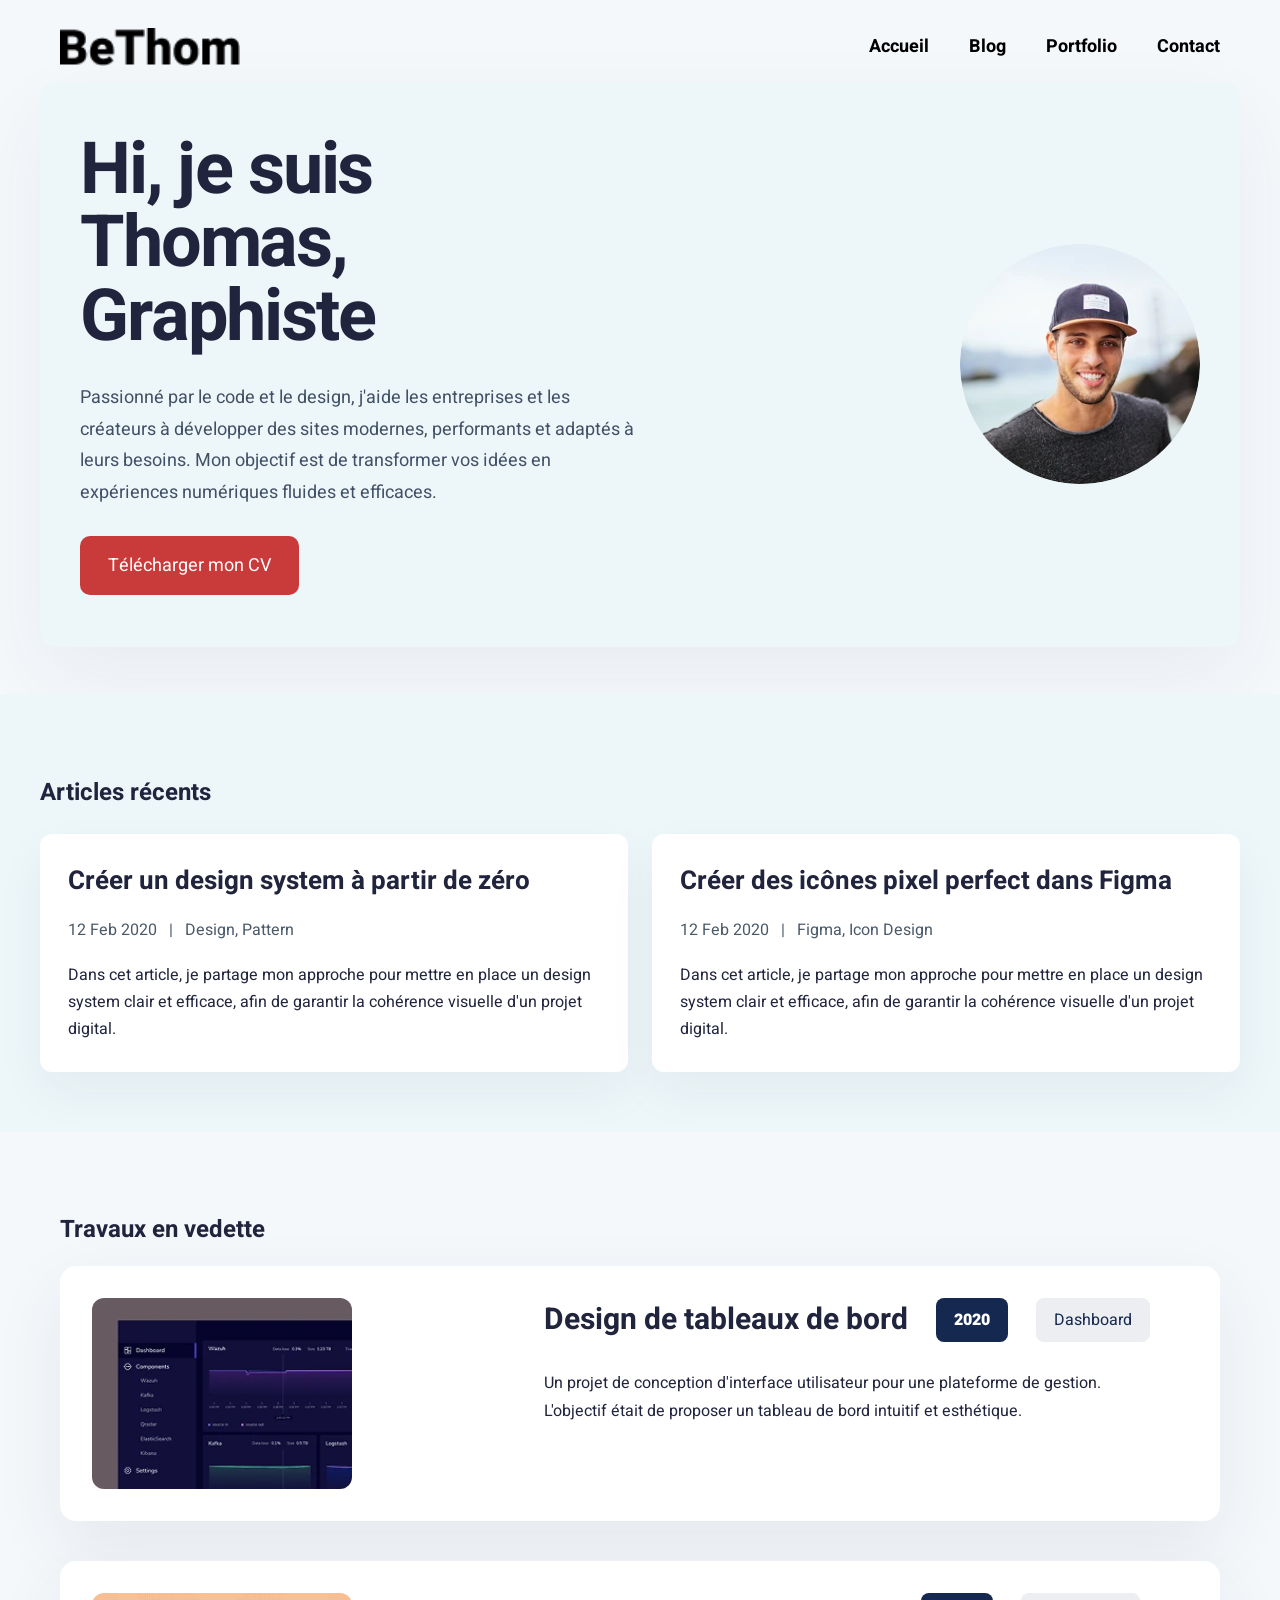
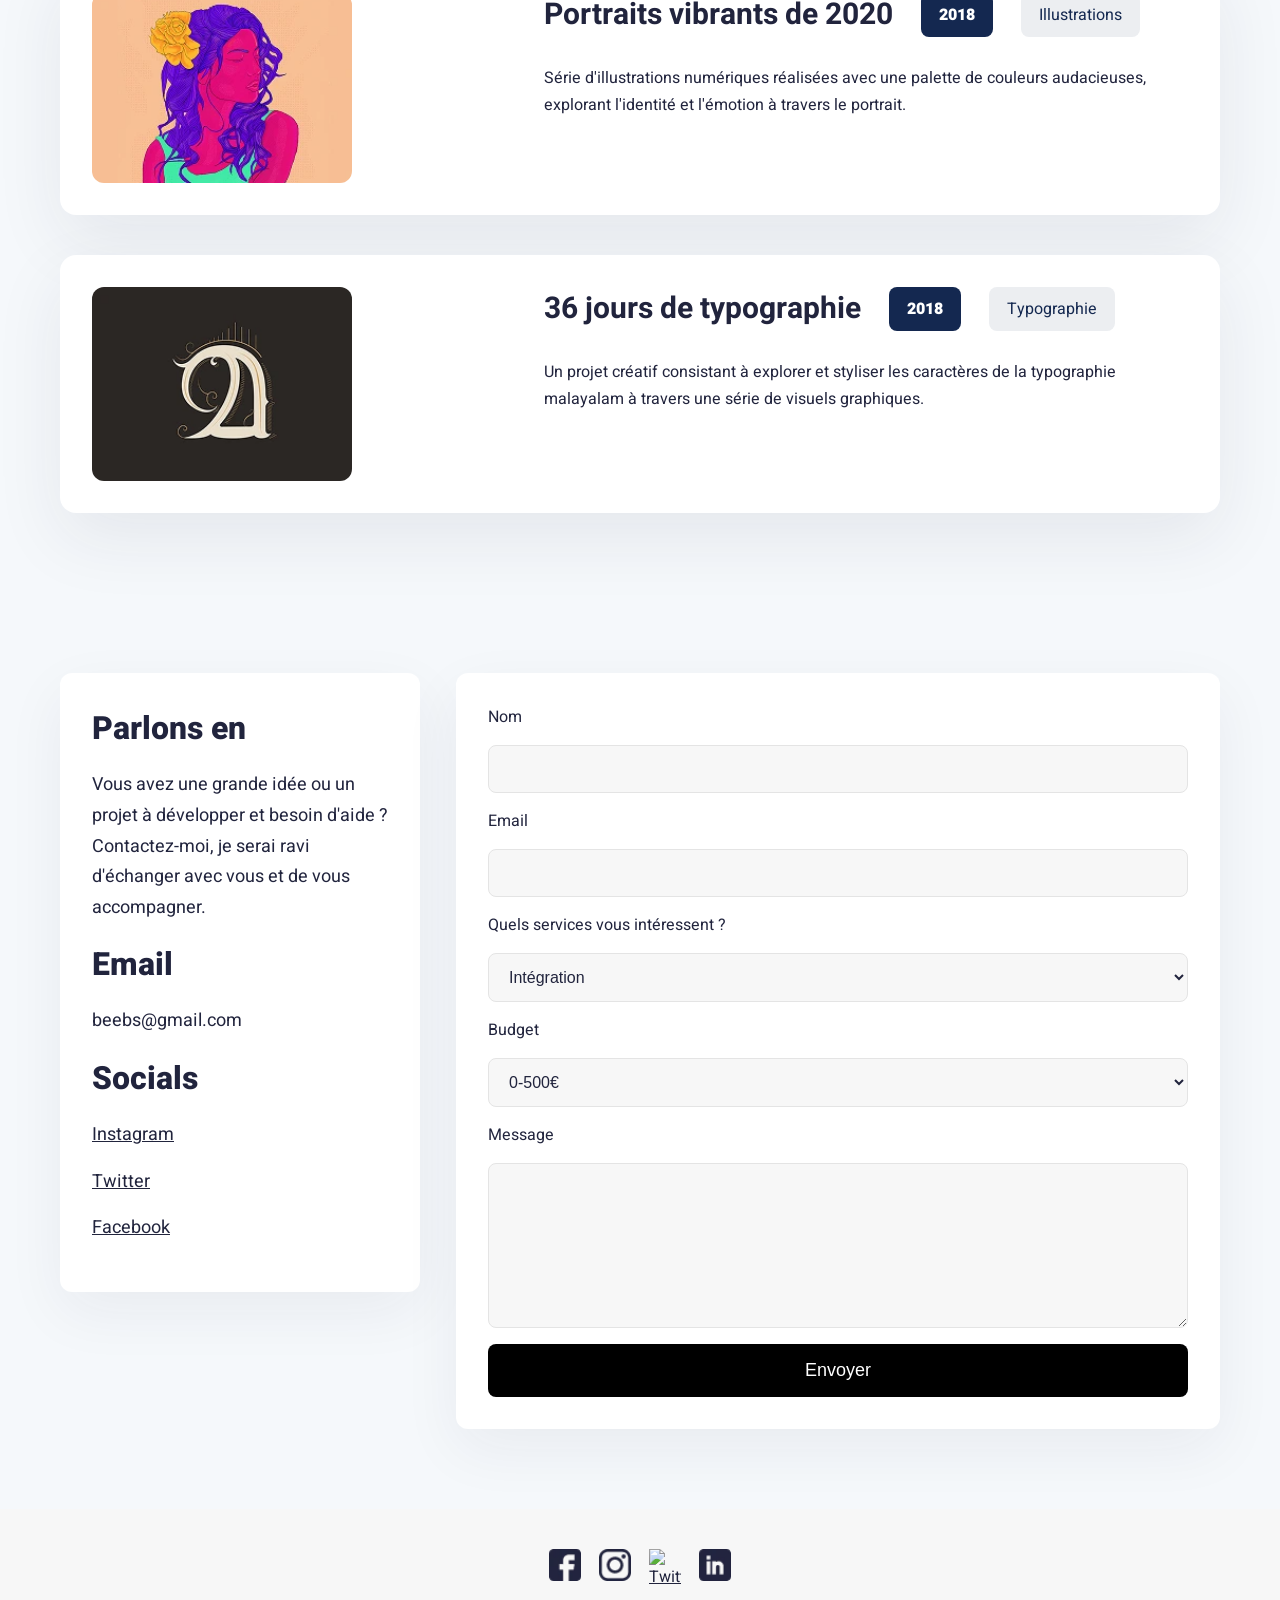
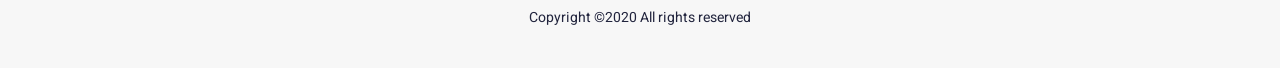
==== index.html @ a1e7279c "Fix stylesheet path and clean up HTML structure Updated the file structure and corrected stylesheet " ====
<!DOCTYPE html>
<html lang="fr">
<head>
    <meta charset="UTF-8"/>
    <meta name="viewport" content="width=device-width, initial-scale=1.0"/>
    <title>Portfolio de Thomas</title>
    <base href="./">
    <link rel="stylesheet" href="styles/style.min.css"/>
    <link rel="preconnect" href="https://fonts.googleapis.com">
    <link rel="preconnect" href="https://fonts.gstatic.com" crossorigin>
    <link rel="stylesheet" href="https://fonts.googleapis.com/css2?family=Heebo:wght@100..900&display=swap">
</head>
<body>

<nav>
    <picture class="brand-logo">
        <source srcset="image/logo.webp" type="image/webp" />
                <source srcset="image/logo.png" type="image/png" />
        <img src="image/logo.png" alt="Logo de Thomas"  onerror="if(this.dataset.webpFallback!=='true'){this.dataset.webpFallback='true';this.src=this.getAttribute('src');}">
    </picture>
    <div id="nav-links">
        <a class="nav-link" href="index.html">Accueil</a>
        <a class="nav-link" href="#blog">Blog</a>
        <a class="nav-link" href="#projets">Portfolio</a>
        <a class="nav-link" href="#contact">Contact</a>
        <button id="menu-button" aria-label="Ouvrir le menu" aria-expanded="false">
            <svg class="menu-icon" viewBox="0 0 37 27" aria-hidden="true" focusable="false">
                <rect x="0" y="3" width="37" height="3" rx="1.5"></rect>
                <rect x="0" y="12" width="37" height="3" rx="1.5"></rect>
                <rect x="0" y="21" width="37" height="3" rx="1.5"></rect>
            </svg>
        </button>
    </div>
</nav>

<header>
    <div id="header-content">
        <h1>Hi, je suis Thomas, <br /> Graphiste</h1>
        <p id="subtitle">Passionné par le code et le design, j'aide les entreprises et les créateurs à développer des sites modernes, performants et adaptés à leurs besoins. Mon objectif est de transformer vos idées en expériences numériques fluides et efficaces.</p>
        <a href="#" id="button-cv">Télécharger mon CV</a>
    </div>
    <div class="hero-image">
        <picture>
            <source srcset="image/photo.webp" type="image/webp" />
                <source srcset="image/photo.png" type="image/png" />
            <img src="image/photo.png" alt="Photo de Thomas"  onerror="if(this.dataset.webpFallback!=='true'){this.dataset.webpFallback='true';this.src=this.getAttribute('src');}">
        </picture>
    </div>
</header>

<section id="blog">
    <h2>Articles récents</h2>
    <div id="blog-content"></div>
    <div id="articles">
        <div class="article-blog">
            <h3 class="article-title">Créer un design system à partir de zéro</h3>
            <p class="date-category">
                <span>12 Feb 2020</span>
                <span>|</span>
                <span>Design, Pattern</span>
            </p>
            <p class="article-description">Dans cet article, je partage mon approche pour mettre en place un design system clair et efficace, afin de garantir la cohérence visuelle d'un projet digital.</p>
        </div>
        <div class="article-blog">
            <h3 class="article-title">Créer des icônes pixel perfect dans Figma</h3>
            <p class="date-category">
                <span>12 Feb 2020</span>
                <span>|</span>
                <span>Figma, Icon Design</span>
            </p>
            <p class="article-description">Dans cet article, je partage mon approche pour mettre en place un design system clair et efficace, afin de garantir la cohérence visuelle d'un projet digital.</p>
        </div>
    </div>
</section>

<main>
    <section id="projets">
        <h2>Travaux en vedette</h2>
        <div class="projet">
            <div>
                <picture>
                    <source srcset="image/projet1.webp" type="image/webp"/>
                <source srcset="image/projet1.png" type="image/png" />
                    <img src="image/projet1.png" alt="Design de tableaux de bord" class="projet-image" onerror="if(this.dataset.webpFallback!=='true'){this.dataset.webpFallback='true';this.src=this.getAttribute('src');}">
                </picture>
            </div>
            <div class="date-type">
                <h3 class="projet-title">Design de tableaux de bord</h3>
                <span class="projet-date">2020</span>
                <span class="projet-type">Dashboard</span>
                <p class="projet-description">Un projet de conception d'interface utilisateur pour une plateforme de gestion. L'objectif était de proposer un tableau de bord intuitif et esthétique.</p>
            </div>
        </div>
        <div class="projet">
            <div>
                <picture>
                    <source srcset="image/projet2.webp" type="image/webp"/>
                <source srcset="image/projet2.png" type="image/png" />
                    <img src="image/projet2.png" alt="Portraits vibrants de 2020" class="projet-image" onerror="if(this.dataset.webpFallback!=='true'){this.dataset.webpFallback='true';this.src=this.getAttribute('src');}">
                </picture>
            </div>
            <div class="date-type">
                <h3 class="projet-title">Portraits vibrants de 2020</h3>
                <span class="projet-date">2018</span>
                <span class="projet-type">Illustrations</span>
                <p class="projet-description">Série d'illustrations numériques réalisées avec une palette de couleurs audacieuses, explorant l'identité et l'émotion à travers le portrait.</p>
            </div>
        </div>
        <div class="projet">
            <div>
                <picture>
                    <source srcset="image/projet3.webp" type="image/webp"/>
                <source srcset="image/projet3.png" type="image/png" />
                    <img src="image/projet3.png" alt="36 jours de typographie" class="projet-image" onerror="if(this.dataset.webpFallback!=='true'){this.dataset.webpFallback='true';this.src=this.getAttribute('src');}">
                </picture>
            </div>
            <div class="date-type">
                <h3 class="projet-title">36 jours de typographie</h3>
                <span class="projet-date">2018</span>
                <span class="projet-type">Typographie</span>
                <p class="projet-description">Un projet créatif consistant à explorer et styliser les caractères de la typographie malayalam à travers une série de visuels graphiques.</p>
            </div>
        </div>
    </section>

    <section id="contact">
        <div class="contact-formulaire">
            <div id="coordonnees">
                <h3 class="contact-title">Parlons en</h3>
                <p id="contact-intro">Vous avez une grande idée ou un projet à développer et besoin d'aide ? Contactez-moi, je serai ravi d'échanger avec vous et de vous accompagner.</p>
                <h3 class="contact-title">Email</h3>
                <p id="contact-email">beebs@gmail.com</p>
                <h3 class="contact-title">Socials</h3>
                <p><a class="social-links" href="https://www.instagram.com" target="_blank" rel="noreferrer">Instagram</a></p>
                <p><a class="social-links" href="https://www.x.com" target="_blank" rel="noreferrer">Twitter</a></p>
                <p><a class="social-links" href="https://www.facebook.com" target="_blank" rel="noreferrer">Facebook</a></p>
            </div>
            <form>
                <label for="name">Nom</label>
                <input type="text" name="nom" id="name" />
                <label for="email">Email</label>
                <input type="email" name="email" id="email" />
                <label for="service">Quels services vous intéressent ?</label>
                <select name="service" id="service">
                    <option value="Intégration">Intégration</option>
                    <option value="Maquette">Maquette</option>
                    <option value="Typographie">Typographie</option>
                </select>
                <label for="budget">Budget</label>
                <select name="budget" id="budget">
                    <option value="0-500€">0-500€</option>
                    <option value="500-2000 €">500-2000 €</option>
                    <option value="2000€ et +">2000€ et +</option>
                </select>
                <label for="message">Message</label>
                <textarea name="message" id="message"></textarea>
                <button type="submit">Envoyer</button>
            </form>
        </div>
    </section>
</main>

<footer class="site-footer">
    <div class="footer">
        <div id="icons-socials">
            <a href="#" target="_blank" rel="noreferrer">
                <picture>
                    <source srcset="image/fb.webp" type="image/webp" />
                <source srcset="image/fb.png" type="image/png" />
                    <img src="image/fb.png" alt="Facebook"  onerror="if(this.dataset.webpFallback!=='true'){this.dataset.webpFallback='true';this.src=this.getAttribute('src');}">
                </picture>
            </a>
            <a href="#" target="_blank" rel="noreferrer">
                <picture>
                    <source srcset="image/instagram.webp" type="image/webp" />
                <source srcset="image/instagram.png" type="image/png" />
                    <img src="image/instagram.png" alt="Instagram"  onerror="if(this.dataset.webpFallback!=='true'){this.dataset.webpFallback='true';this.src=this.getAttribute('src');}">
                </picture>
            </a>
            <a href="#" target="_blank" rel="noreferrer">
                  <picture>
  <source srcset="image/twitter.webp" type="image/webp" />
                <source srcset="image/twitter.png" type="image/png" />
                <img src="image/twitter.png" alt="Twitter"  onerror="if(this.dataset.webpFallback!=='true'){this.dataset.webpFallback='true';this.src=this.getAttribute('src');}">
                </picture>
            </a>
            <a href="#" target="_blank" rel="noreferrer">
                <picture>
                    <source srcset="image/linkedin.webp" type="image/webp" />
                <source srcset="image/linkedin.png" type="image/png" />
                    <img src="image/linkedin.png" alt="LinkedIn"  onerror="if(this.dataset.webpFallback!=='true'){this.dataset.webpFallback='true';this.src=this.getAttribute('src');}">
                </picture>
            </a>
        </div>
        <p id="copyright">Copyright ©2020 All rights reserved</p>
    </div>
</footer>
<script>
    document.addEventListener('DOMContentLoaded', function () {
        document.querySelectorAll('picture > img').forEach(function (img) {
            img.addEventListener('error', function () {
                var fallback = img.getAttribute('src');
                if (fallback && !img.src.endsWith(fallback)) {
                    img.src = fallback;
                }
            });
        });

        // Toggle du menu mobile (bouton hamburger)
        var menuButton = document.getElementById('menu-button');
        var navLinks = document.getElementById('nav-links');
        if (menuButton && navLinks) {
            menuButton.addEventListener('click', function () {
                var isOpen = navLinks.classList.toggle('open');
                menuButton.setAttribute('aria-expanded', isOpen ? 'true' : 'false');
            });
        }
    });
</script>
</body>
</html>
---- styles/style.min.css ----
*{box-sizing:border-box}body{margin:0;font-family:"Heebo",sans-serif;color:#21243D;background-color:#F5F8FB}img{display:block;max-width:100%}a{color:inherit}button{border:none;background:none;padding:0;cursor:pointer}#menu-button img{display:block;width:24px;height:auto}html{scroll-behavior:smooth}nav{width:100%;max-width:1200px;margin:0 auto;padding:28px 20px 16px;display:flex;justify-content:space-between;align-items:center}.brand-logo{display:inline-flex;align-items:center;width:180px}.brand-logo img{width:100%;height:auto}#nav-links{display:flex;justify-content:flex-end;align-items:center;gap:40px;flex-wrap:wrap}.nav-link{color:#000000;text-decoration:none;font-weight:700;font-size:18px}#menu-button{display:none;background:transparent;align-items:center;justify-content:center}header{width:100%;max-width:1200px;margin:0 auto 48px;padding:52px 40px;display:flex;align-items:center;justify-content:space-between;gap:40px;background-color:#EDF7FA;border-radius:16px;box-shadow:0 30px 80px rgba(33,36,61,0.06);min-height:540px}#header-content{max-width:560px;display:flex;flex-direction:column;gap:28px;align-items:flex-start;text-align:left}.header-logo{display:inline-block;width:180px;height:auto}#header-content h1{margin-top:0}h1{font-weight:700;font-size:clamp(44px,6vw,72px);line-height:1.02;margin:0;letter-spacing:-0.03em}#subtitle{margin:0;font-size:18px;line-height:1.75;max-width:600px;color:#425066}#button-cv{display:inline-flex;align-items:center;justify-content:center;background-color:#C93B3B;color:#FFFFFF;text-decoration:none;font-size:18px;padding:16px 28px;border-radius:10px;transition:transform 180ms ease,box-shadow 180ms ease}#button-cv:hover{transform:translateY(-1px);box-shadow:0 16px 30px rgba(255,100,100,0.18)}.hero-image{flex:0 0 auto;width:auto;max-width:240px}.hero-image img{border-radius:50%;width:100%;max-width:240px;height:auto}#blog{background-color:#EDF7FA;padding:60px 20px}#blog h2{width:100%;max-width:1200px;margin-left:auto;margin-right:auto}#blog-content,#articles,#projets,#contact{width:100%;max-width:1200px;margin:0 auto}#articles{display:grid;grid-template-columns:repeat(2,minmax(260px,1fr));gap:24px;margin-top:24px}.article-blog{background:#FFFFFF;border-radius:12px;padding:28px;width:100%;min-width:0;box-shadow:0 20px 50px rgba(33,36,61,0.05)}.article-title{font-size:26px;margin:0 0 18px 0}.date-category{display:flex;flex-wrap:wrap;gap:12px;color:#4A5A69;margin:0 0 20px 0;font-size:16px}.article-description{font-size:16px;line-height:1.7;margin:0}#projets{padding:60px 20px}.projet{display:grid;grid-template-columns:minmax(260px,420px) 1fr;gap:32px;align-items:start;margin-bottom:40px;background-color:#FFFFFF;padding:32px;border-radius:16px;box-shadow:0 25px 70px rgba(33,36,61,0.08)}.projet > div:first-child{width:auto;max-width:260px}.projet-image{width:100%;max-width:260px;border-radius:12px}.date-type{display:flex;align-items:center;gap:28px;flex-wrap:wrap;margin-bottom:16px}.projet-title{font-weight:700;font-size:30px;margin:0}.projet-date{background-color:#142850;color:#FFFFFF;border-radius:8px;padding:10px 18px;font-weight:900;font-size:16px}.projet-type{color:#142850;font-size:16px;background-color:rgba(20,40,80,0.08);border-radius:8px;padding:10px 18px}.projet-description{font-size:16px;line-height:1.7;margin:0;max-width:620px}#contact{padding:60px 20px 80px}.contact-formulaire{display:grid;grid-template-columns:minmax(260px,360px) 1fr;gap:36px;align-items:start}#coordonnees{flex:none;min-width:0;padding:32px;border-radius:12px;background-color:#FFFFFF;box-shadow:0 20px 60px rgba(33,36,61,0.06)}.contact-title{font-weight:800;font-size:32px;margin:0 0 18px 0}#contact-intro,#contact-email,.social-links{font-size:18px;line-height:1.7;margin:0 0 18px 0}#icons-socials{display:flex;gap:18px;flex-wrap:wrap}#icons-socials img{width:32px;height:auto}form{display:flex;flex-direction:column;gap:16px;min-width:0;padding:32px;border-radius:12px;background-color:#FFFFFF;box-shadow:0 20px 60px rgba(33,36,61,0.06)}form label{font-size:16px}form input,form select,form textarea{width:100%;background-color:#F7F7F7;border:1px solid #E4E4E4;border-radius:8px;padding:14px 16px;font-size:16px;color:#21243D}form textarea{min-height:165px;resize:vertical}form button{width:100%;background-color:#000000;color:#FFFFFF;border-radius:8px;padding:16px;font-size:18px}.site-footer{width:100%;padding:40px 20px;background:#F7F7F7}.footer{width:100%;max-width:1200px;margin:0 auto;display:flex;flex-direction:column;align-items:center;gap:18px;text-align:center}#copyright{margin:0;color:#21243D;font-size:14px}@media (max-width:700px){nav{justify-content:space-between;padding:24px 20px 12px}#nav-links{justify-content:flex-end;gap:0}.nav-link{display:none}#menu-button{display:inline-flex;align-items:center;justify-content:center;width:44px;height:44px;padding:10px;flex-shrink:0}#nav-links.open{position:absolute;top:78px;left:20px;right:20px;flex-direction:column;align-items:center;gap:18px;background-color:#F5F8FB;border-radius:10px;padding:20px;box-shadow:0 20px 50px rgba(33,36,61,0.12);z-index:20}#nav-links.open .nav-link{display:block}.projet,.contact-formulaire,#articles{display:flex;flex-direction:column;align-items:stretch;gap:20px}header{display:flex;flex-direction:column-reverse;align-items:center;padding:24px 20px 48px;gap:24px;min-height:0}#header-content{align-items:center;text-align:center;max-width:100%}.hero-image{max-width:140px;margin:0 auto}.header-logo{margin:0 auto}#button-cv{width:100%;text-align:center}.article-blog{width:100%}.projet > div:first-child{width:100%;max-width:100%}.projet-image{max-width:100%}.date-type{flex-direction:column;align-items:flex-start;gap:12px}#contact{padding:40px 20px 60px}#coordonnees,form{width:100%}}
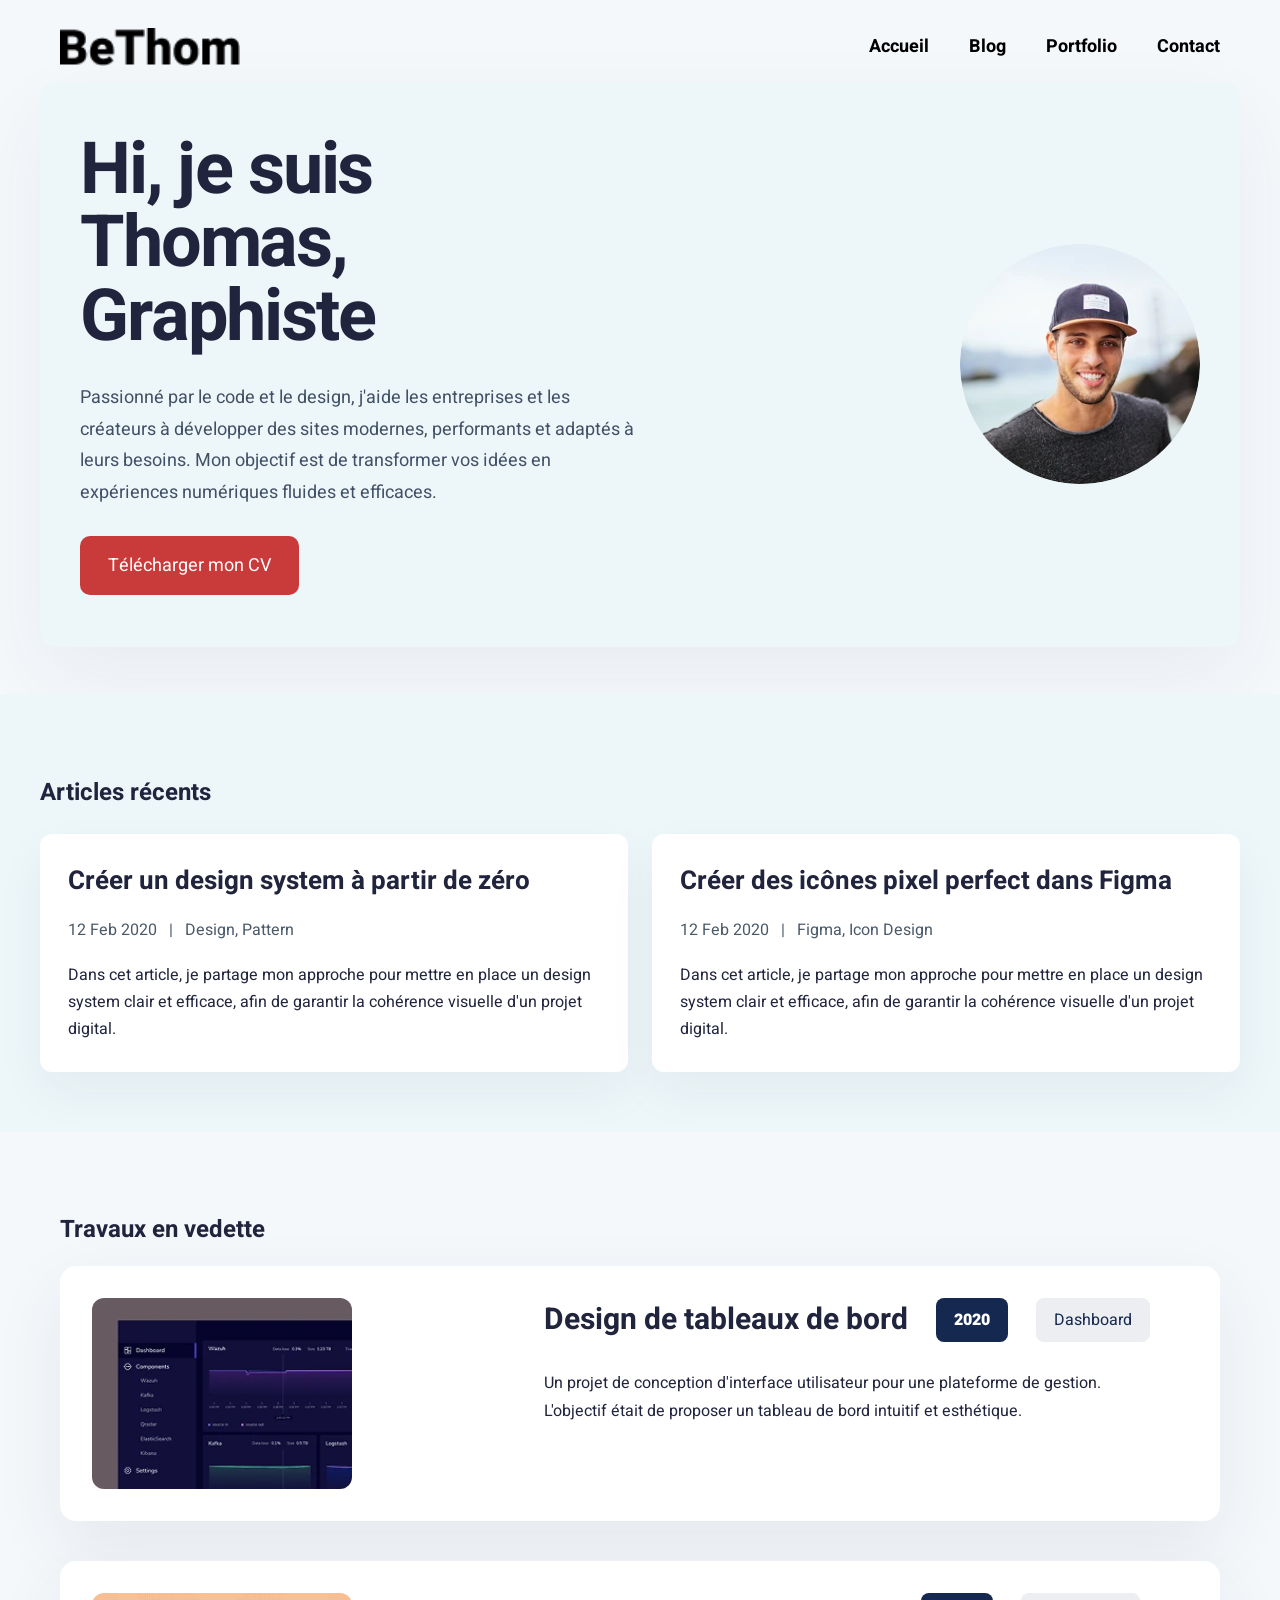
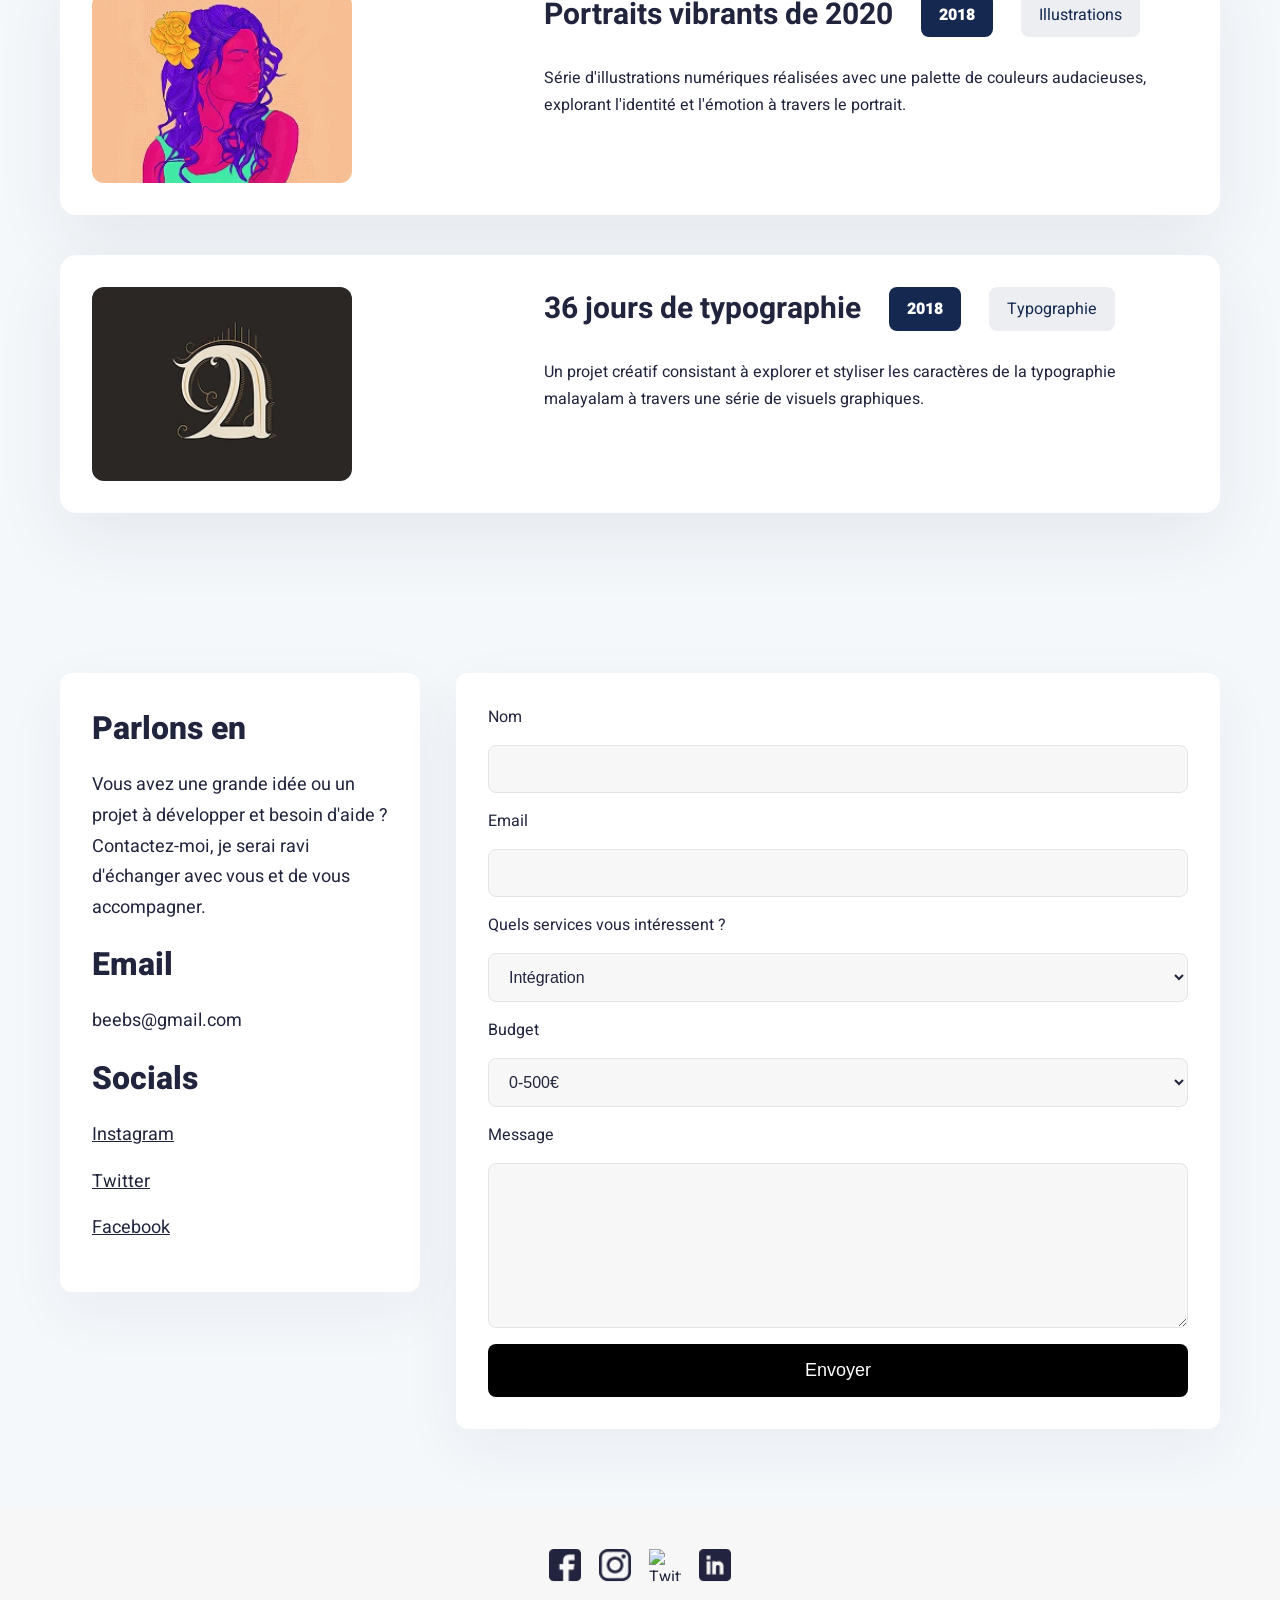
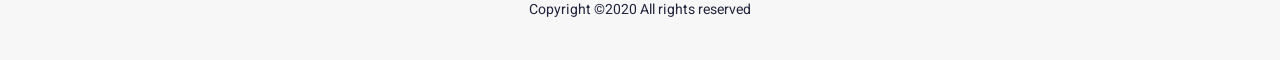
==== commit 33978800: "Update index.html" ====
--- a/index.html
+++ b/index.html
@@ -5,7 +5,7 @@
     <meta name="viewport" content="width=device-width, initial-scale=1.0"/>
     <title>Portfolio de Thomas</title>
     <base href="./">
-    <link rel="stylesheet" href="styles/style.min.css"/>
+    <link rel="stylesheet" href="style.min.css"/>
     <link rel="preconnect" href="https://fonts.googleapis.com">
     <link rel="preconnect" href="https://fonts.gstatic.com" crossorigin>
     <link rel="stylesheet" href="https://fonts.googleapis.com/css2?family=Heebo:wght@100..900&display=swap">
--- a/style.min.css
+++ b/style.min.css
@@ -0,0 +1 @@
+*{box-sizing:border-box}body{margin:0;font-family:"Heebo",sans-serif;color:#21243D;background-color:#F5F8FB}img{display:block;max-width:100%}a{color:inherit}button{border:none;background:none;padding:0;cursor:pointer}#menu-button img{display:block;width:24px;height:auto}html{scroll-behavior:smooth}nav{width:100%;max-width:1200px;margin:0 auto;padding:28px 20px 16px;display:flex;justify-content:space-between;align-items:center}.brand-logo{display:inline-flex;align-items:center;width:180px}.brand-logo img{width:100%;height:auto}#nav-links{display:flex;justify-content:flex-end;align-items:center;gap:40px;flex-wrap:wrap}.nav-link{color:#000000;text-decoration:none;font-weight:700;font-size:18px}#menu-button{display:none;background:transparent;align-items:center;justify-content:center}header{width:100%;max-width:1200px;margin:0 auto 48px;padding:52px 40px;display:flex;align-items:center;justify-content:space-between;gap:40px;background-color:#EDF7FA;border-radius:16px;box-shadow:0 30px 80px rgba(33,36,61,0.06);min-height:540px}#header-content{max-width:560px;display:flex;flex-direction:column;gap:28px;align-items:flex-start;text-align:left}.header-logo{display:inline-block;width:180px;height:auto}#header-content h1{margin-top:0}h1{font-weight:700;font-size:clamp(44px,6vw,72px);line-height:1.02;margin:0;letter-spacing:-0.03em}#subtitle{margin:0;font-size:18px;line-height:1.75;max-width:600px;color:#425066}#button-cv{display:inline-flex;align-items:center;justify-content:center;background-color:#C93B3B;color:#FFFFFF;text-decoration:none;font-size:18px;padding:16px 28px;border-radius:10px;transition:transform 180ms ease,box-shadow 180ms ease}#button-cv:hover{transform:translateY(-1px);box-shadow:0 16px 30px rgba(255,100,100,0.18)}.hero-image{flex:0 0 auto;width:auto;max-width:240px}.hero-image img{border-radius:50%;width:100%;max-width:240px;height:auto}#blog{background-color:#EDF7FA;padding:60px 20px}#blog h2{width:100%;max-width:1200px;margin-left:auto;margin-right:auto}#blog-content,#articles,#projets,#contact{width:100%;max-width:1200px;margin:0 auto}#articles{display:grid;grid-template-columns:repeat(2,minmax(260px,1fr));gap:24px;margin-top:24px}.article-blog{background:#FFFFFF;border-radius:12px;padding:28px;width:100%;min-width:0;box-shadow:0 20px 50px rgba(33,36,61,0.05)}.article-title{font-size:26px;margin:0 0 18px 0}.date-category{display:flex;flex-wrap:wrap;gap:12px;color:#4A5A69;margin:0 0 20px 0;font-size:16px}.article-description{font-size:16px;line-height:1.7;margin:0}#projets{padding:60px 20px}.projet{display:grid;grid-template-columns:minmax(260px,420px) 1fr;gap:32px;align-items:start;margin-bottom:40px;background-color:#FFFFFF;padding:32px;border-radius:16px;box-shadow:0 25px 70px rgba(33,36,61,0.08)}.projet > div:first-child{width:auto;max-width:260px}.projet-image{width:100%;max-width:260px;border-radius:12px}.date-type{display:flex;align-items:center;gap:28px;flex-wrap:wrap;margin-bottom:16px}.projet-title{font-weight:700;font-size:30px;margin:0}.projet-date{background-color:#142850;color:#FFFFFF;border-radius:8px;padding:10px 18px;font-weight:900;font-size:16px}.projet-type{color:#142850;font-size:16px;background-color:rgba(20,40,80,0.08);border-radius:8px;padding:10px 18px}.projet-description{font-size:16px;line-height:1.7;margin:0;max-width:620px}#contact{padding:60px 20px 80px}.contact-formulaire{display:grid;grid-template-columns:minmax(260px,360px) 1fr;gap:36px;align-items:start}#coordonnees{flex:none;min-width:0;padding:32px;border-radius:12px;background-color:#FFFFFF;box-shadow:0 20px 60px rgba(33,36,61,0.06)}.contact-title{font-weight:800;font-size:32px;margin:0 0 18px 0}#contact-intro,#contact-email,.social-links{font-size:18px;line-height:1.7;margin:0 0 18px 0}#icons-socials{display:flex;gap:18px;flex-wrap:wrap}#icons-socials img{width:32px;height:32px;object-fit:contain;image-rendering:-webkit-optimize-contrast;image-rendering:crisp-edges;backface-visibility:hidden;transform:translateZ(0)}form{display:flex;flex-direction:column;gap:16px;min-width:0;padding:32px;border-radius:12px;background-color:#FFFFFF;box-shadow:0 20px 60px rgba(33,36,61,0.06)}form label{font-size:16px}form input,form select,form textarea{width:100%;background-color:#F7F7F7;border:1px solid #E4E4E4;border-radius:8px;padding:14px 16px;font-size:16px;color:#21243D}form textarea{min-height:165px;resize:vertical}form button{width:100%;background-color:#000000;color:#FFFFFF;border-radius:8px;padding:16px;font-size:18px}.site-footer{width:100%;padding:40px 20px;background:#F7F7F7}.footer{width:100%;max-width:1200px;margin:0 auto;display:flex;flex-direction:column;align-items:center;gap:18px;text-align:center}#copyright{margin:0;color:#21243D;font-size:14px}@media (max-width:700px){nav{justify-content:space-between;padding:24px 20px 12px}#nav-links{justify-content:flex-end;gap:0}.nav-link{display:none}#menu-button{display:inline-flex;align-items:center;justify-content:center;width:44px;height:44px;padding:10px;flex-shrink:0}#nav-links.open{position:absolute;top:78px;left:20px;right:20px;flex-direction:column;align-items:center;gap:18px;background-color:#F5F8FB;border-radius:10px;padding:20px;box-shadow:0 20px 50px rgba(33,36,61,0.12);z-index:20}#nav-links.open .nav-link{display:block}.projet,.contact-formulaire,#articles{display:flex;flex-direction:column;align-items:stretch;gap:20px}header{display:flex;flex-direction:column-reverse;align-items:center;padding:24px 20px 48px;gap:24px;min-height:0}#header-content{align-items:center;text-align:center;max-width:100%}.hero-image{max-width:140px;margin:0 auto}.header-logo{margin:0 auto}#button-cv{width:100%;text-align:center}.article-blog{width:100%}.projet > div:first-child{width:100%;max-width:100%}.projet-image{max-width:100%}.date-type{flex-direction:column;align-items:flex-start;gap:12px}#contact{padding:40px 20px 60px}#coordonnees,form{width:100%}}
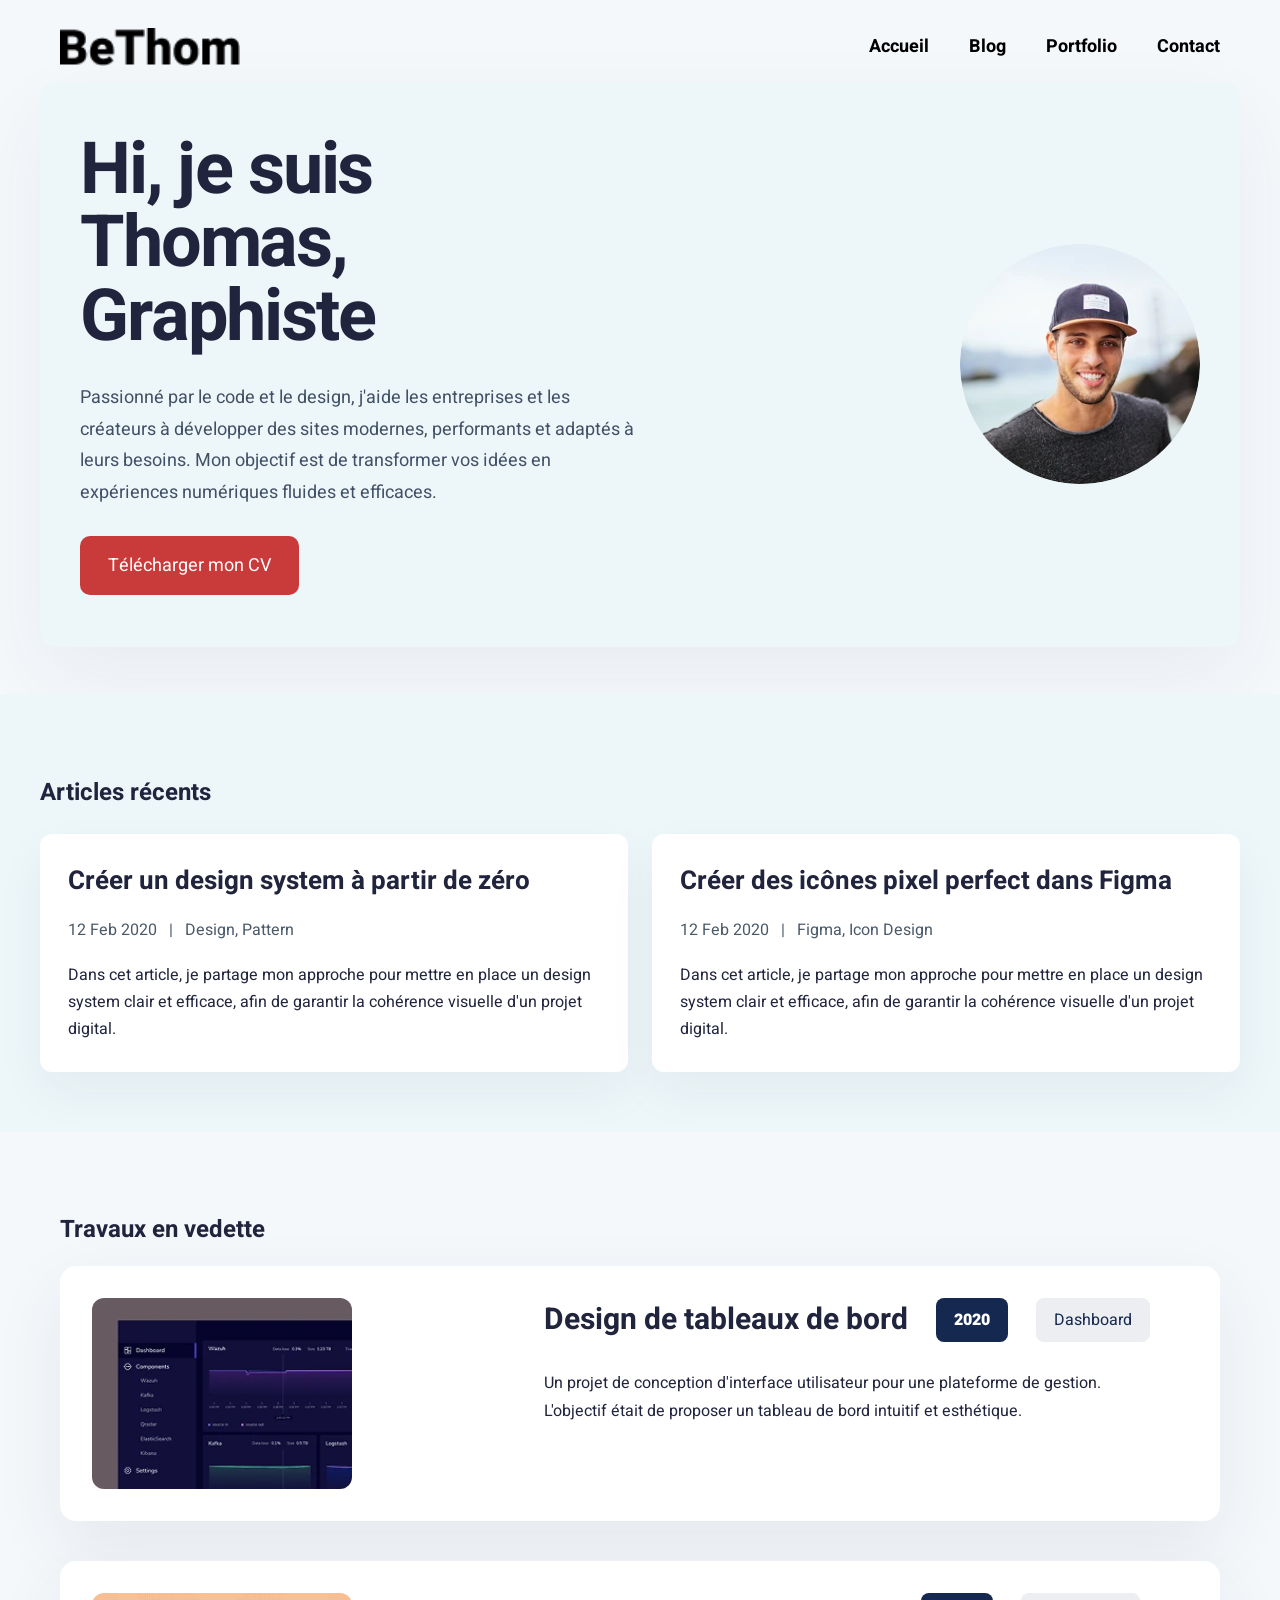
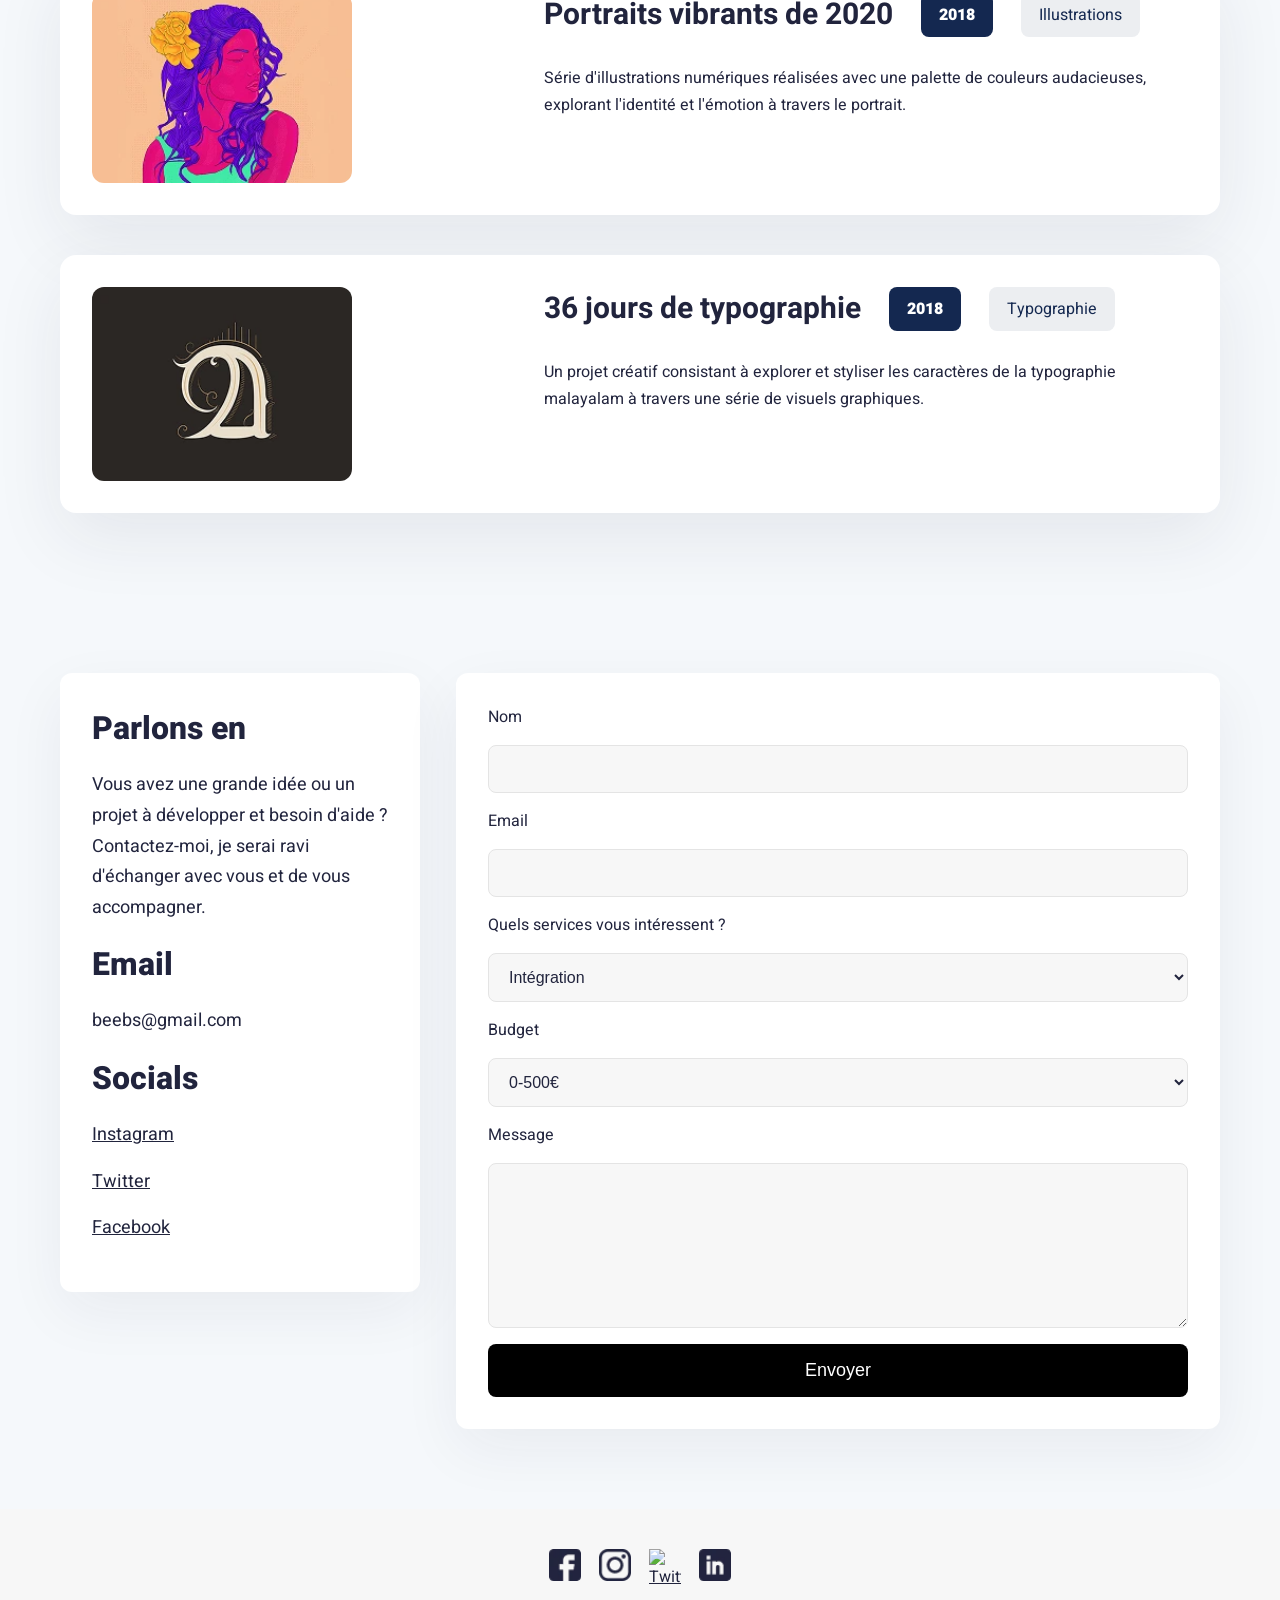
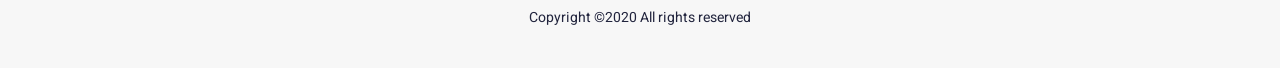
==== commit 508a8778: "Update index.html" ====
--- a/index.html
+++ b/index.html
@@ -5,7 +5,7 @@
     <meta name="viewport" content="width=device-width, initial-scale=1.0"/>
     <title>Portfolio de Thomas</title>
     <base href="./">
-    <link rel="stylesheet" href="style.min.css"/>
+    <link rel="stylesheet" href="styles/style.min.css"/>
     <link rel="preconnect" href="https://fonts.googleapis.com">
     <link rel="preconnect" href="https://fonts.gstatic.com" crossorigin>
     <link rel="stylesheet" href="https://fonts.googleapis.com/css2?family=Heebo:wght@100..900&display=swap">
--- a/styles/style.min.css
+++ b/styles/style.min.css
@@ -0,0 +1 @@
+*{box-sizing:border-box}body{margin:0;font-family:"Heebo",sans-serif;color:#21243D;background-color:#F5F8FB}img{display:block;max-width:100%}a{color:inherit}button{border:none;background:none;padding:0;cursor:pointer}#menu-button img{display:block;width:24px;height:auto}html{scroll-behavior:smooth}nav{width:100%;max-width:1200px;margin:0 auto;padding:28px 20px 16px;display:flex;justify-content:space-between;align-items:center}.brand-logo{display:inline-flex;align-items:center;width:180px}.brand-logo img{width:100%;height:auto}#nav-links{display:flex;justify-content:flex-end;align-items:center;gap:40px;flex-wrap:wrap}.nav-link{color:#000000;text-decoration:none;font-weight:700;font-size:18px}#menu-button{display:none;background:transparent;align-items:center;justify-content:center}header{width:100%;max-width:1200px;margin:0 auto 48px;padding:52px 40px;display:flex;align-items:center;justify-content:space-between;gap:40px;background-color:#EDF7FA;border-radius:16px;box-shadow:0 30px 80px rgba(33,36,61,0.06);min-height:540px}#header-content{max-width:560px;display:flex;flex-direction:column;gap:28px;align-items:flex-start;text-align:left}.header-logo{display:inline-block;width:180px;height:auto}#header-content h1{margin-top:0}h1{font-weight:700;font-size:clamp(44px,6vw,72px);line-height:1.02;margin:0;letter-spacing:-0.03em}#subtitle{margin:0;font-size:18px;line-height:1.75;max-width:600px;color:#425066}#button-cv{display:inline-flex;align-items:center;justify-content:center;background-color:#C93B3B;color:#FFFFFF;text-decoration:none;font-size:18px;padding:16px 28px;border-radius:10px;transition:transform 180ms ease,box-shadow 180ms ease}#button-cv:hover{transform:translateY(-1px);box-shadow:0 16px 30px rgba(255,100,100,0.18)}.hero-image{flex:0 0 auto;width:auto;max-width:240px}.hero-image img{border-radius:50%;width:100%;max-width:240px;height:auto}#blog{background-color:#EDF7FA;padding:60px 20px}#blog h2{width:100%;max-width:1200px;margin-left:auto;margin-right:auto}#blog-content,#articles,#projets,#contact{width:100%;max-width:1200px;margin:0 auto}#articles{display:grid;grid-template-columns:repeat(2,minmax(260px,1fr));gap:24px;margin-top:24px}.article-blog{background:#FFFFFF;border-radius:12px;padding:28px;width:100%;min-width:0;box-shadow:0 20px 50px rgba(33,36,61,0.05)}.article-title{font-size:26px;margin:0 0 18px 0}.date-category{display:flex;flex-wrap:wrap;gap:12px;color:#4A5A69;margin:0 0 20px 0;font-size:16px}.article-description{font-size:16px;line-height:1.7;margin:0}#projets{padding:60px 20px}.projet{display:grid;grid-template-columns:minmax(260px,420px) 1fr;gap:32px;align-items:start;margin-bottom:40px;background-color:#FFFFFF;padding:32px;border-radius:16px;box-shadow:0 25px 70px rgba(33,36,61,0.08)}.projet > div:first-child{width:auto;max-width:260px}.projet-image{width:100%;max-width:260px;border-radius:12px}.date-type{display:flex;align-items:center;gap:28px;flex-wrap:wrap;margin-bottom:16px}.projet-title{font-weight:700;font-size:30px;margin:0}.projet-date{background-color:#142850;color:#FFFFFF;border-radius:8px;padding:10px 18px;font-weight:900;font-size:16px}.projet-type{color:#142850;font-size:16px;background-color:rgba(20,40,80,0.08);border-radius:8px;padding:10px 18px}.projet-description{font-size:16px;line-height:1.7;margin:0;max-width:620px}#contact{padding:60px 20px 80px}.contact-formulaire{display:grid;grid-template-columns:minmax(260px,360px) 1fr;gap:36px;align-items:start}#coordonnees{flex:none;min-width:0;padding:32px;border-radius:12px;background-color:#FFFFFF;box-shadow:0 20px 60px rgba(33,36,61,0.06)}.contact-title{font-weight:800;font-size:32px;margin:0 0 18px 0}#contact-intro,#contact-email,.social-links{font-size:18px;line-height:1.7;margin:0 0 18px 0}#icons-socials{display:flex;gap:18px;flex-wrap:wrap}#icons-socials img{width:32px;height:auto}form{display:flex;flex-direction:column;gap:16px;min-width:0;padding:32px;border-radius:12px;background-color:#FFFFFF;box-shadow:0 20px 60px rgba(33,36,61,0.06)}form label{font-size:16px}form input,form select,form textarea{width:100%;background-color:#F7F7F7;border:1px solid #E4E4E4;border-radius:8px;padding:14px 16px;font-size:16px;color:#21243D}form textarea{min-height:165px;resize:vertical}form button{width:100%;background-color:#000000;color:#FFFFFF;border-radius:8px;padding:16px;font-size:18px}.site-footer{width:100%;padding:40px 20px;background:#F7F7F7}.footer{width:100%;max-width:1200px;margin:0 auto;display:flex;flex-direction:column;align-items:center;gap:18px;text-align:center}#copyright{margin:0;color:#21243D;font-size:14px}@media (max-width:700px){nav{justify-content:space-between;padding:24px 20px 12px}#nav-links{justify-content:flex-end;gap:0}.nav-link{display:none}#menu-button{display:inline-flex;align-items:center;justify-content:center;width:44px;height:44px;padding:10px;flex-shrink:0}#nav-links.open{position:absolute;top:78px;left:20px;right:20px;flex-direction:column;align-items:center;gap:18px;background-color:#F5F8FB;border-radius:10px;padding:20px;box-shadow:0 20px 50px rgba(33,36,61,0.12);z-index:20}#nav-links.open .nav-link{display:block}.projet,.contact-formulaire,#articles{display:flex;flex-direction:column;align-items:stretch;gap:20px}header{display:flex;flex-direction:column-reverse;align-items:center;padding:24px 20px 48px;gap:24px;min-height:0}#header-content{align-items:center;text-align:center;max-width:100%}.hero-image{max-width:140px;margin:0 auto}.header-logo{margin:0 auto}#button-cv{width:100%;text-align:center}.article-blog{width:100%}.projet > div:first-child{width:100%;max-width:100%}.projet-image{max-width:100%}.date-type{flex-direction:column;align-items:flex-start;gap:12px}#contact{padding:40px 20px 60px}#coordonnees,form{width:100%}}
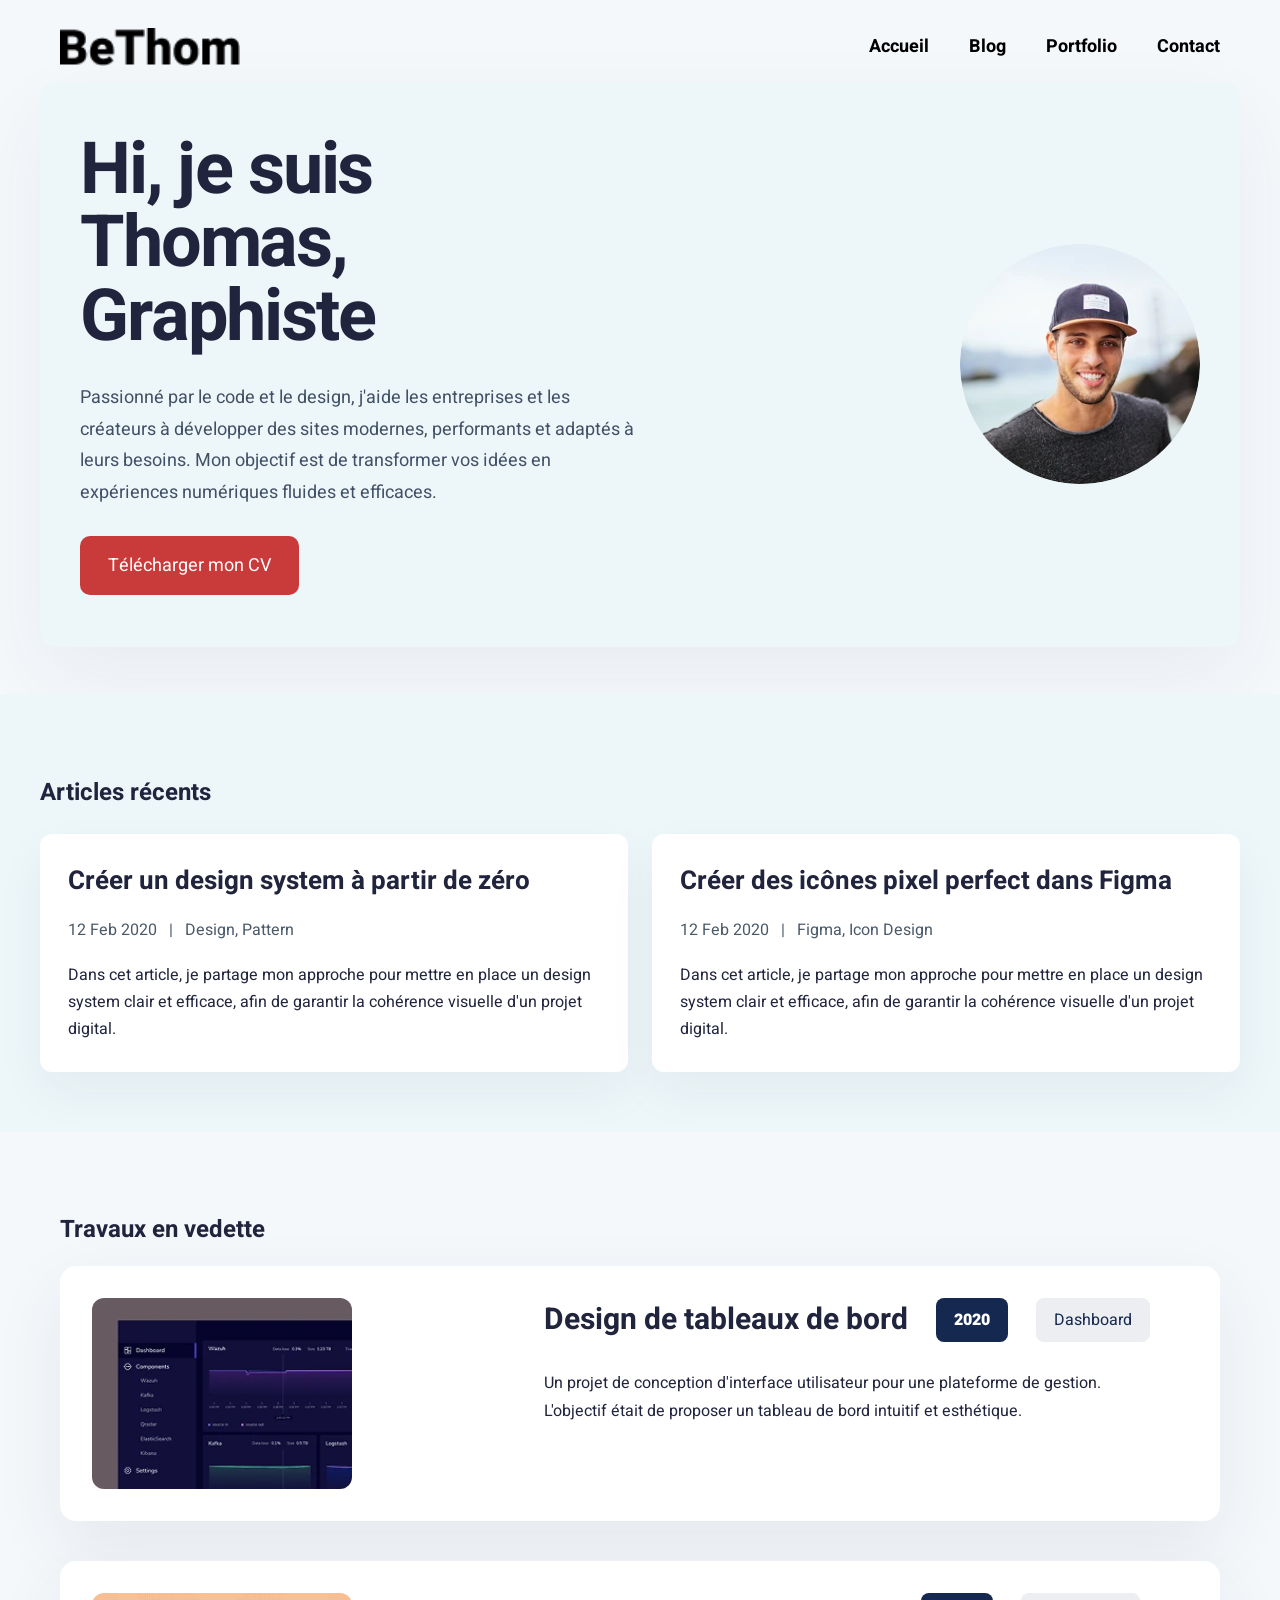
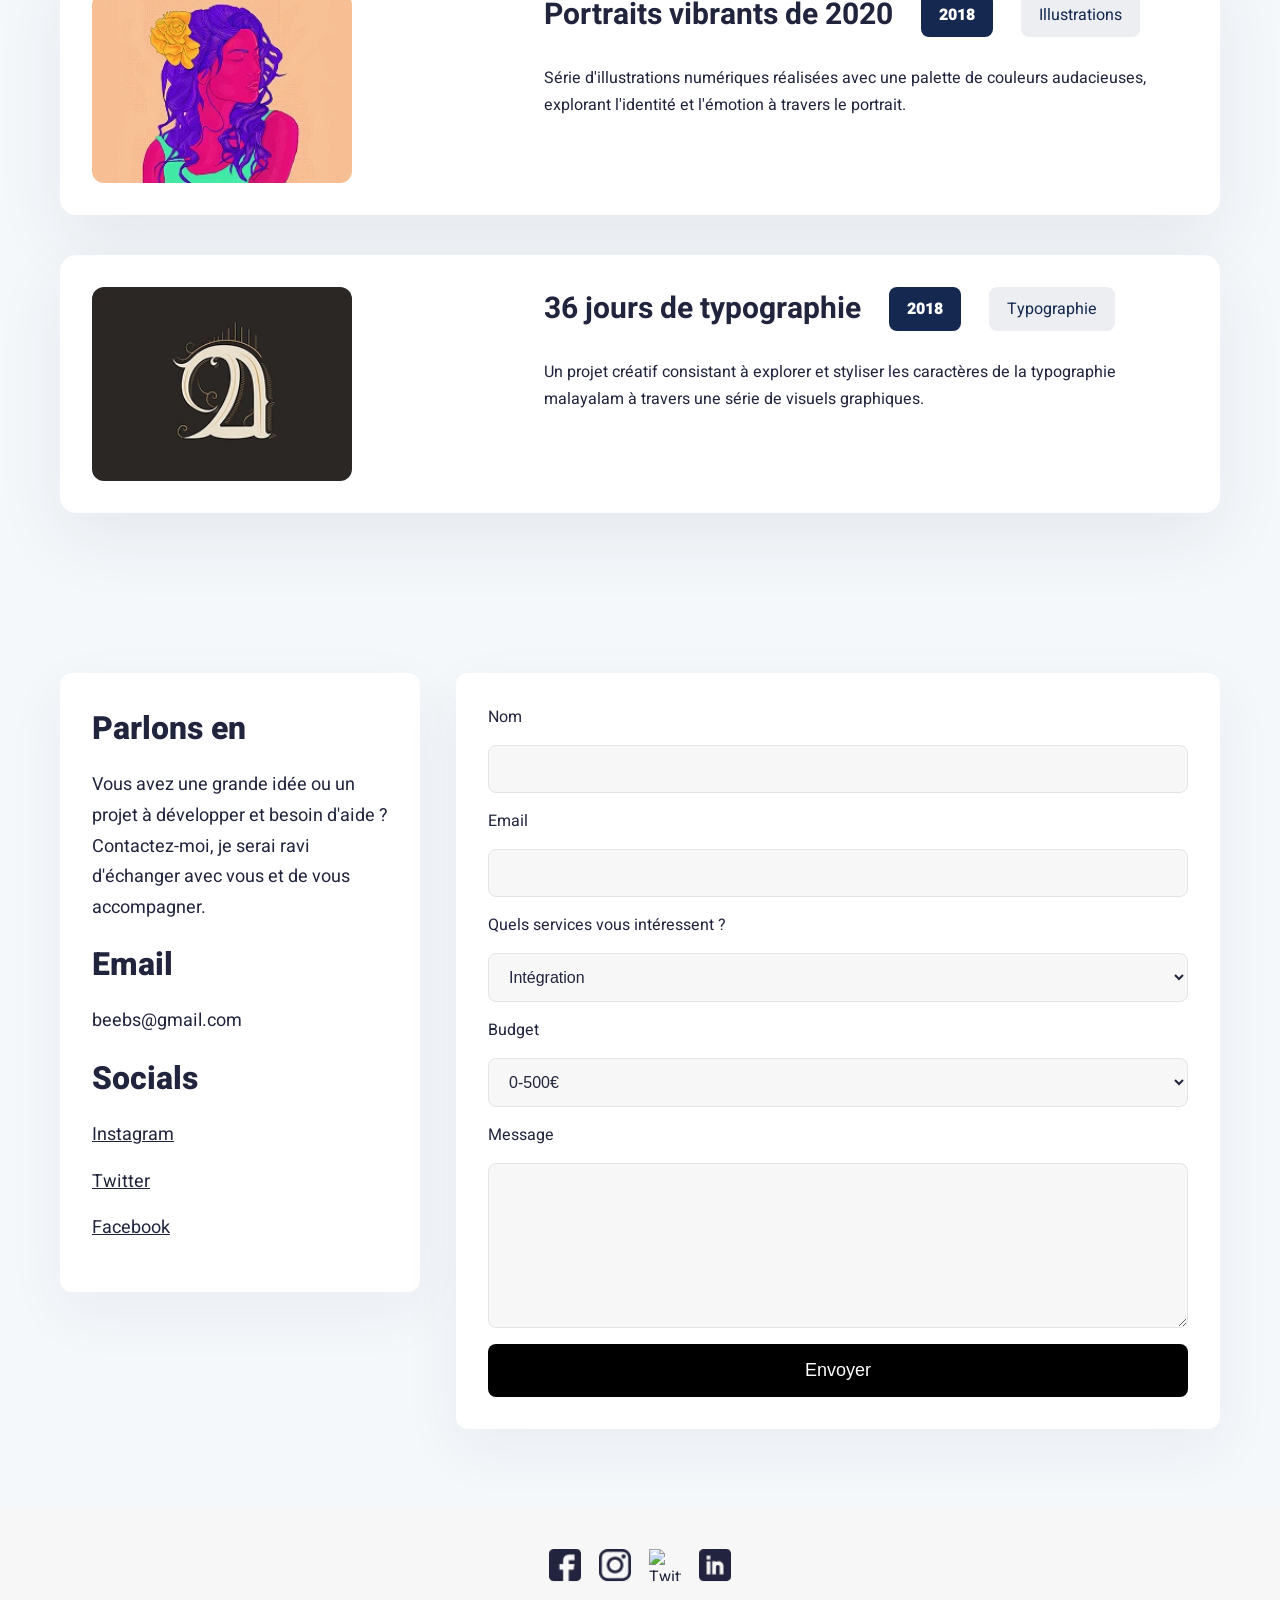
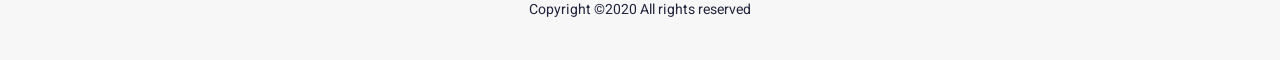
==== commit 35e71a1b: "Update index.html" ====
--- a/index.html
+++ b/index.html
@@ -5,7 +5,7 @@
     <meta name="viewport" content="width=device-width, initial-scale=1.0"/>
     <title>Portfolio de Thomas</title>
     <base href="./">
-    <link rel="stylesheet" href="styles/style.min.css"/>
+    <link rel="stylesheet" href="style.min.css"/>
     <link rel="preconnect" href="https://fonts.googleapis.com">
     <link rel="preconnect" href="https://fonts.gstatic.com" crossorigin>
     <link rel="stylesheet" href="https://fonts.googleapis.com/css2?family=Heebo:wght@100..900&display=swap">
--- a/style.min.css
+++ b/style.min.css
@@ -0,0 +1 @@
+*{box-sizing:border-box}body{margin:0;font-family:"Heebo",sans-serif;color:#21243D;background-color:#F5F8FB}img{display:block;max-width:100%}a{color:inherit}button{border:none;background:none;padding:0;cursor:pointer}#menu-button img{display:block;width:24px;height:auto}html{scroll-behavior:smooth}nav{width:100%;max-width:1200px;margin:0 auto;padding:28px 20px 16px;display:flex;justify-content:space-between;align-items:center}.brand-logo{display:inline-flex;align-items:center;width:180px}.brand-logo img{width:100%;height:auto}#nav-links{display:flex;justify-content:flex-end;align-items:center;gap:40px;flex-wrap:wrap}.nav-link{color:#000000;text-decoration:none;font-weight:700;font-size:18px}#menu-button{display:none;background:transparent;align-items:center;justify-content:center}header{width:100%;max-width:1200px;margin:0 auto 48px;padding:52px 40px;display:flex;align-items:center;justify-content:space-between;gap:40px;background-color:#EDF7FA;border-radius:16px;box-shadow:0 30px 80px rgba(33,36,61,0.06);min-height:540px}#header-content{max-width:560px;display:flex;flex-direction:column;gap:28px;align-items:flex-start;text-align:left}.header-logo{display:inline-block;width:180px;height:auto}#header-content h1{margin-top:0}h1{font-weight:700;font-size:clamp(44px,6vw,72px);line-height:1.02;margin:0;letter-spacing:-0.03em}#subtitle{margin:0;font-size:18px;line-height:1.75;max-width:600px;color:#425066}#button-cv{display:inline-flex;align-items:center;justify-content:center;background-color:#C93B3B;color:#FFFFFF;text-decoration:none;font-size:18px;padding:16px 28px;border-radius:10px;transition:transform 180ms ease,box-shadow 180ms ease}#button-cv:hover{transform:translateY(-1px);box-shadow:0 16px 30px rgba(255,100,100,0.18)}.hero-image{flex:0 0 auto;width:auto;max-width:240px}.hero-image img{border-radius:50%;width:100%;max-width:240px;height:auto}#blog{background-color:#EDF7FA;padding:60px 20px}#blog h2{width:100%;max-width:1200px;margin-left:auto;margin-right:auto}#blog-content,#articles,#projets,#contact{width:100%;max-width:1200px;margin:0 auto}#articles{display:grid;grid-template-columns:repeat(2,minmax(260px,1fr));gap:24px;margin-top:24px}.article-blog{background:#FFFFFF;border-radius:12px;padding:28px;width:100%;min-width:0;box-shadow:0 20px 50px rgba(33,36,61,0.05)}.article-title{font-size:26px;margin:0 0 18px 0}.date-category{display:flex;flex-wrap:wrap;gap:12px;color:#4A5A69;margin:0 0 20px 0;font-size:16px}.article-description{font-size:16px;line-height:1.7;margin:0}#projets{padding:60px 20px}.projet{display:grid;grid-template-columns:minmax(260px,420px) 1fr;gap:32px;align-items:start;margin-bottom:40px;background-color:#FFFFFF;padding:32px;border-radius:16px;box-shadow:0 25px 70px rgba(33,36,61,0.08)}.projet > div:first-child{width:auto;max-width:260px}.projet-image{width:100%;max-width:260px;border-radius:12px}.date-type{display:flex;align-items:center;gap:28px;flex-wrap:wrap;margin-bottom:16px}.projet-title{font-weight:700;font-size:30px;margin:0}.projet-date{background-color:#142850;color:#FFFFFF;border-radius:8px;padding:10px 18px;font-weight:900;font-size:16px}.projet-type{color:#142850;font-size:16px;background-color:rgba(20,40,80,0.08);border-radius:8px;padding:10px 18px}.projet-description{font-size:16px;line-height:1.7;margin:0;max-width:620px}#contact{padding:60px 20px 80px}.contact-formulaire{display:grid;grid-template-columns:minmax(260px,360px) 1fr;gap:36px;align-items:start}#coordonnees{flex:none;min-width:0;padding:32px;border-radius:12px;background-color:#FFFFFF;box-shadow:0 20px 60px rgba(33,36,61,0.06)}.contact-title{font-weight:800;font-size:32px;margin:0 0 18px 0}#contact-intro,#contact-email,.social-links{font-size:18px;line-height:1.7;margin:0 0 18px 0}#icons-socials{display:flex;gap:18px;flex-wrap:wrap}#icons-socials img{width:32px;height:32px;object-fit:contain;image-rendering:-webkit-optimize-contrast;image-rendering:crisp-edges;backface-visibility:hidden;transform:translateZ(0)}form{display:flex;flex-direction:column;gap:16px;min-width:0;padding:32px;border-radius:12px;background-color:#FFFFFF;box-shadow:0 20px 60px rgba(33,36,61,0.06)}form label{font-size:16px}form input,form select,form textarea{width:100%;background-color:#F7F7F7;border:1px solid #E4E4E4;border-radius:8px;padding:14px 16px;font-size:16px;color:#21243D}form textarea{min-height:165px;resize:vertical}form button{width:100%;background-color:#000000;color:#FFFFFF;border-radius:8px;padding:16px;font-size:18px}.site-footer{width:100%;padding:40px 20px;background:#F7F7F7}.footer{width:100%;max-width:1200px;margin:0 auto;display:flex;flex-direction:column;align-items:center;gap:18px;text-align:center}#copyright{margin:0;color:#21243D;font-size:14px}@media (max-width:700px){nav{justify-content:space-between;padding:24px 20px 12px}#nav-links{justify-content:flex-end;gap:0}.nav-link{display:none}#menu-button{display:inline-flex;align-items:center;justify-content:center;width:44px;height:44px;padding:10px;flex-shrink:0}#nav-links.open{position:absolute;top:78px;left:20px;right:20px;flex-direction:column;align-items:center;gap:18px;background-color:#F5F8FB;border-radius:10px;padding:20px;box-shadow:0 20px 50px rgba(33,36,61,0.12);z-index:20}#nav-links.open .nav-link{display:block}.projet,.contact-formulaire,#articles{display:flex;flex-direction:column;align-items:stretch;gap:20px}header{display:flex;flex-direction:column-reverse;align-items:center;padding:24px 20px 48px;gap:24px;min-height:0}#header-content{align-items:center;text-align:center;max-width:100%}.hero-image{max-width:140px;margin:0 auto}.header-logo{margin:0 auto}#button-cv{width:100%;text-align:center}.article-blog{width:100%}.projet > div:first-child{width:100%;max-width:100%}.projet-image{max-width:100%}.date-type{flex-direction:column;align-items:flex-start;gap:12px}#contact{padding:40px 20px 60px}#coordonnees,form{width:100%}}
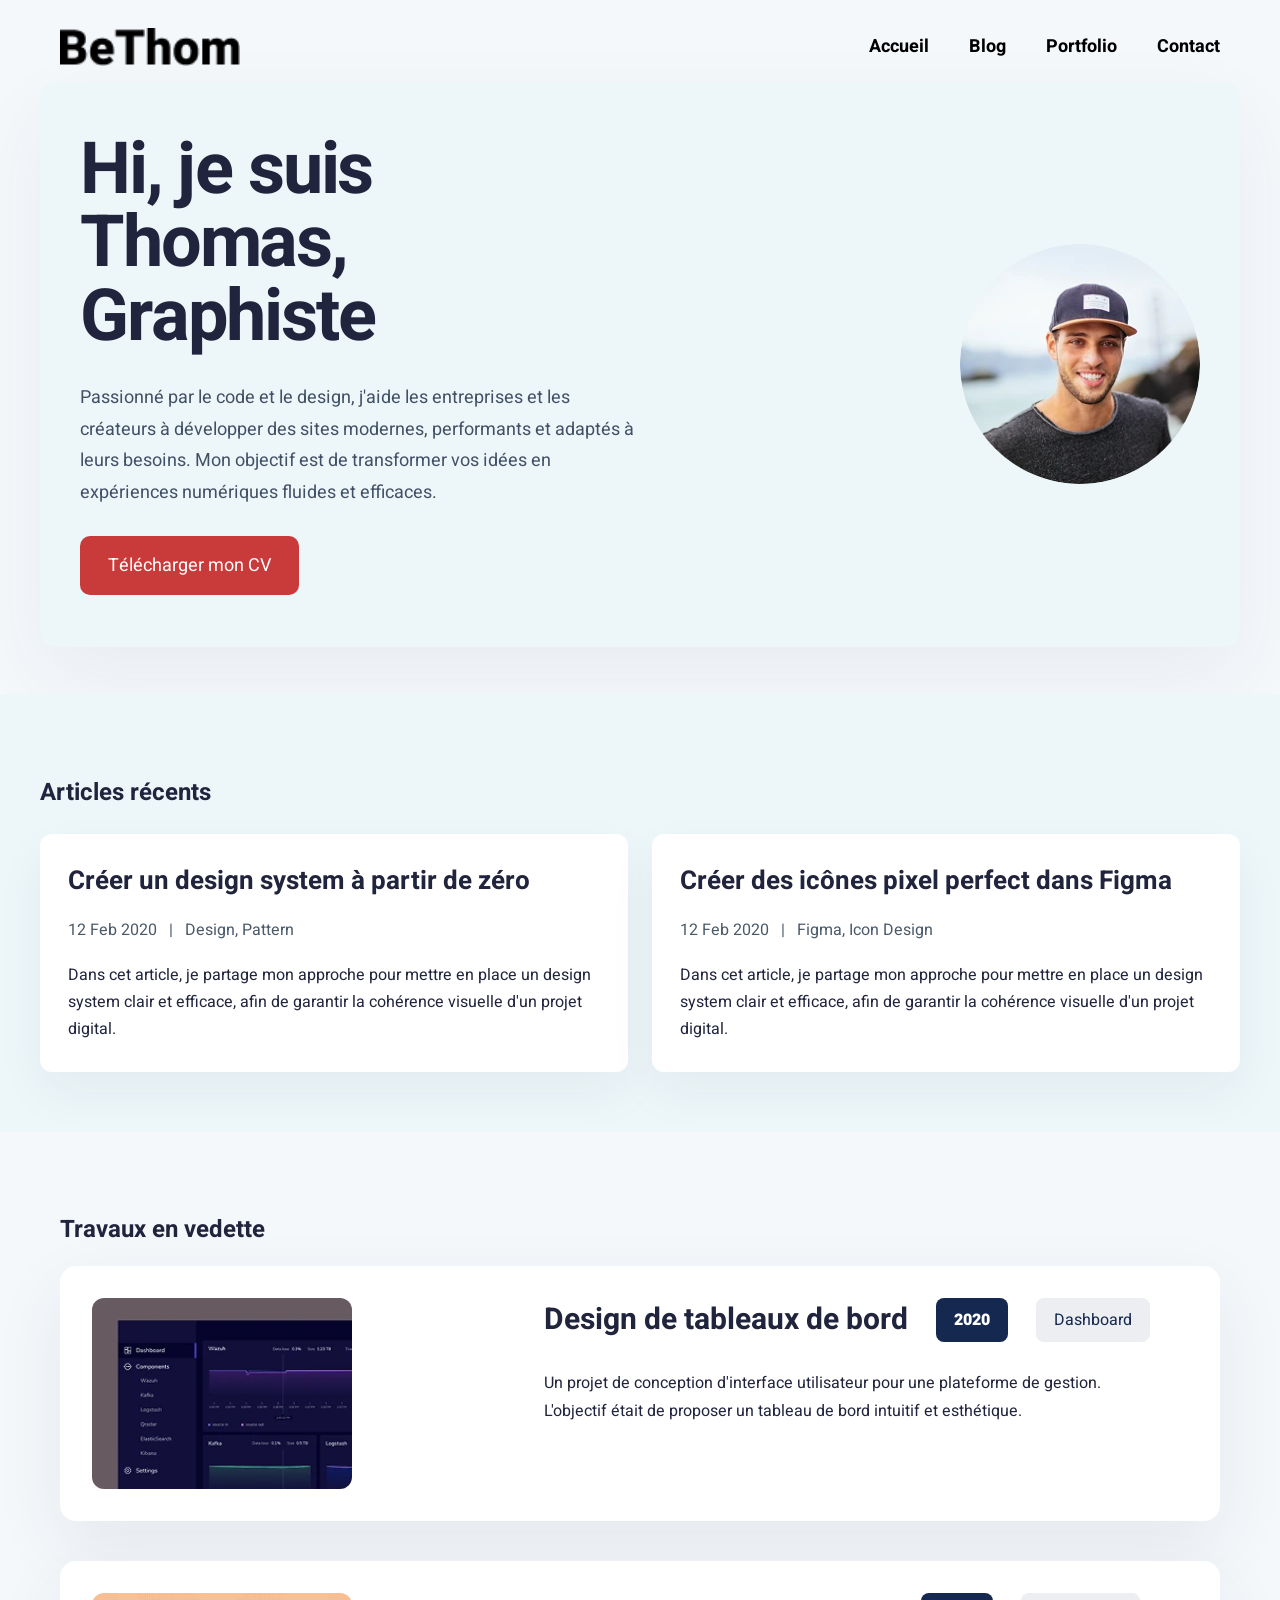
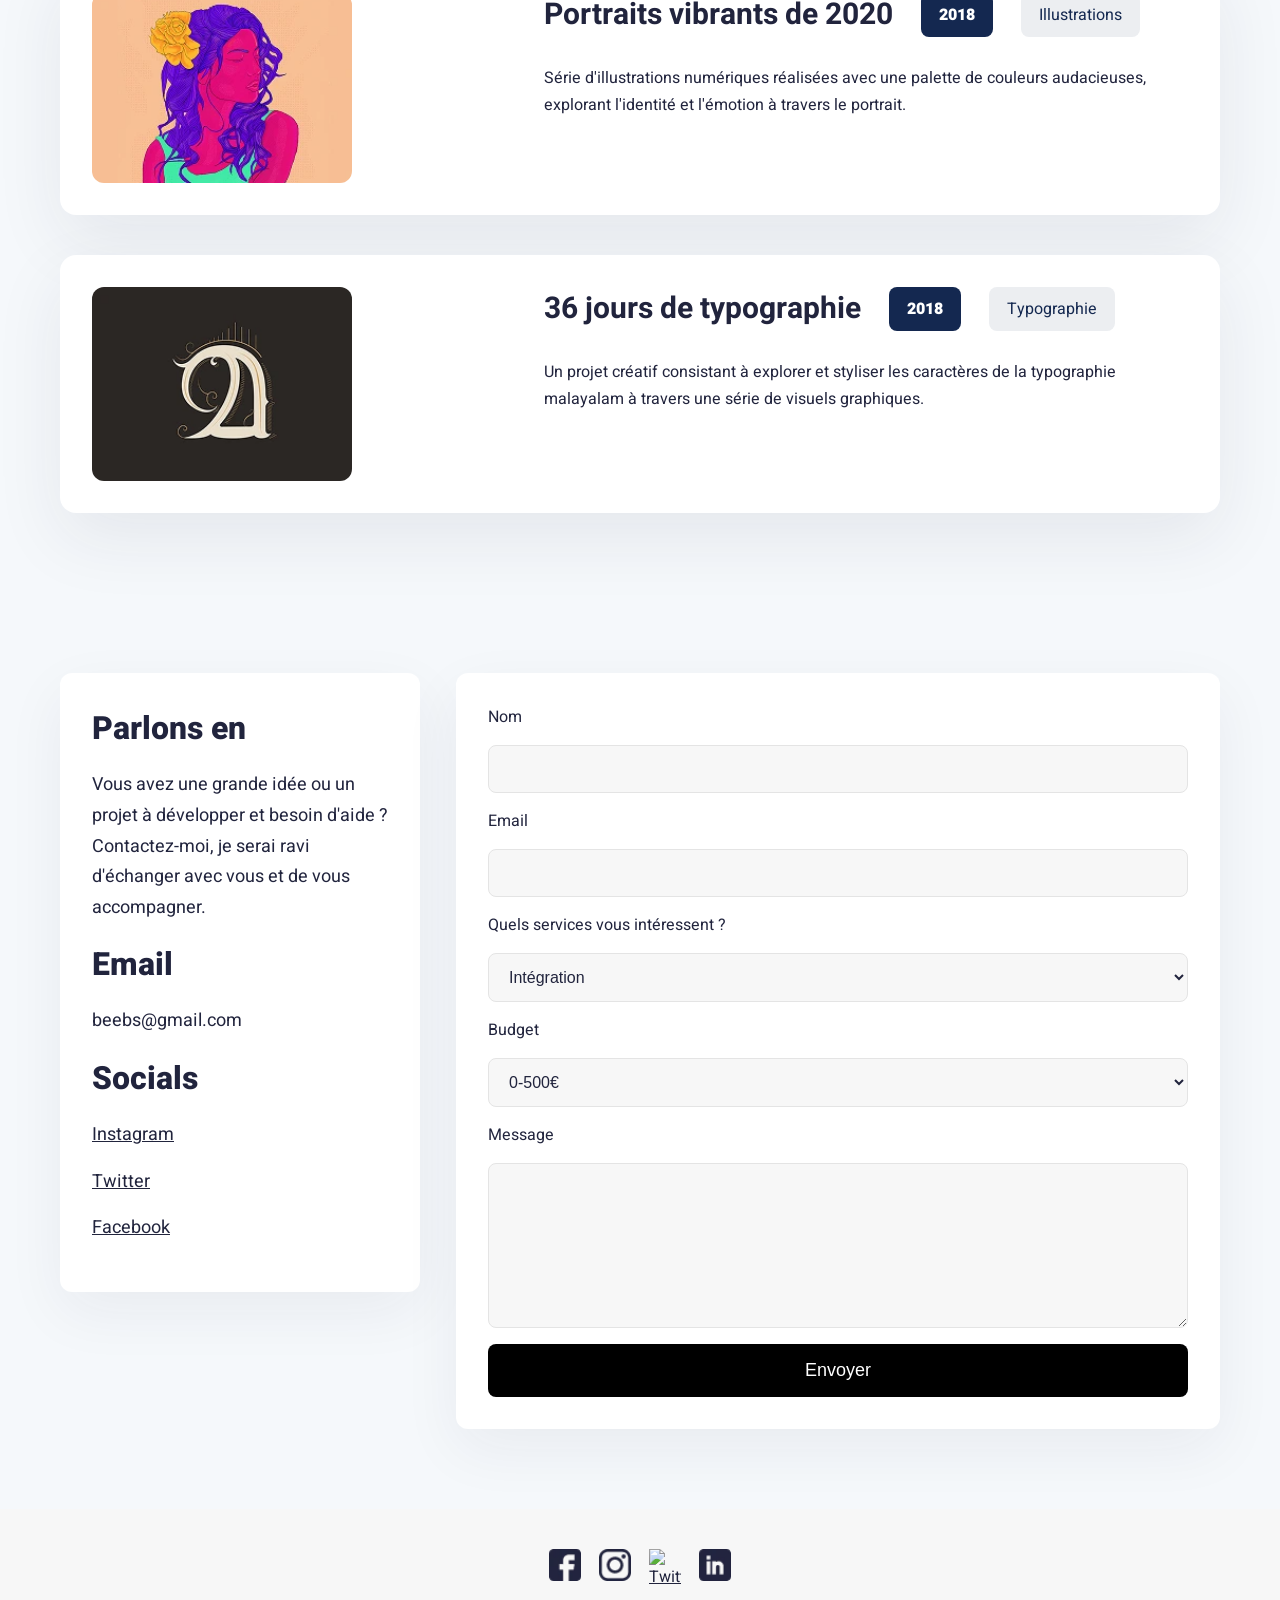
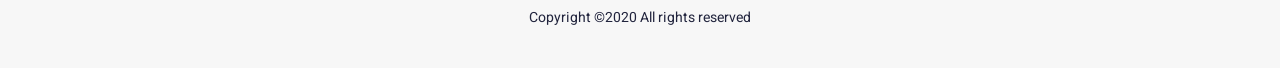
==== commit f6459d6b: "Fix HTML structure and update stylesheet path Updated stylesheet path and fixed HTML structure." ====
--- a/index.html
+++ b/index.html
@@ -5,7 +5,7 @@
     <meta name="viewport" content="width=device-width, initial-scale=1.0"/>
     <title>Portfolio de Thomas</title>
     <base href="./">
-    <link rel="stylesheet" href="style.min.css"/>
+    <link rel="stylesheet" href="styles/style.min.css"/>
     <link rel="preconnect" href="https://fonts.googleapis.com">
     <link rel="preconnect" href="https://fonts.gstatic.com" crossorigin>
     <link rel="stylesheet" href="https://fonts.googleapis.com/css2?family=Heebo:wght@100..900&display=swap">
--- a/styles/style.min.css
+++ b/styles/style.min.css
@@ -0,0 +1 @@
+*{box-sizing:border-box}body{margin:0;font-family:"Heebo",sans-serif;color:#21243D;background-color:#F5F8FB}img{display:block;max-width:100%}a{color:inherit}button{border:none;background:none;padding:0;cursor:pointer}#menu-button img{display:block;width:24px;height:auto}html{scroll-behavior:smooth}nav{width:100%;max-width:1200px;margin:0 auto;padding:28px 20px 16px;display:flex;justify-content:space-between;align-items:center}.brand-logo{display:inline-flex;align-items:center;width:180px}.brand-logo img{width:100%;height:auto}#nav-links{display:flex;justify-content:flex-end;align-items:center;gap:40px;flex-wrap:wrap}.nav-link{color:#000000;text-decoration:none;font-weight:700;font-size:18px}#menu-button{display:none;background:transparent;align-items:center;justify-content:center}header{width:100%;max-width:1200px;margin:0 auto 48px;padding:52px 40px;display:flex;align-items:center;justify-content:space-between;gap:40px;background-color:#EDF7FA;border-radius:16px;box-shadow:0 30px 80px rgba(33,36,61,0.06);min-height:540px}#header-content{max-width:560px;display:flex;flex-direction:column;gap:28px;align-items:flex-start;text-align:left}.header-logo{display:inline-block;width:180px;height:auto}#header-content h1{margin-top:0}h1{font-weight:700;font-size:clamp(44px,6vw,72px);line-height:1.02;margin:0;letter-spacing:-0.03em}#subtitle{margin:0;font-size:18px;line-height:1.75;max-width:600px;color:#425066}#button-cv{display:inline-flex;align-items:center;justify-content:center;background-color:#C93B3B;color:#FFFFFF;text-decoration:none;font-size:18px;padding:16px 28px;border-radius:10px;transition:transform 180ms ease,box-shadow 180ms ease}#button-cv:hover{transform:translateY(-1px);box-shadow:0 16px 30px rgba(255,100,100,0.18)}.hero-image{flex:0 0 auto;width:auto;max-width:240px}.hero-image img{border-radius:50%;width:100%;max-width:240px;height:auto}#blog{background-color:#EDF7FA;padding:60px 20px}#blog h2{width:100%;max-width:1200px;margin-left:auto;margin-right:auto}#blog-content,#articles,#projets,#contact{width:100%;max-width:1200px;margin:0 auto}#articles{display:grid;grid-template-columns:repeat(2,minmax(260px,1fr));gap:24px;margin-top:24px}.article-blog{background:#FFFFFF;border-radius:12px;padding:28px;width:100%;min-width:0;box-shadow:0 20px 50px rgba(33,36,61,0.05)}.article-title{font-size:26px;margin:0 0 18px 0}.date-category{display:flex;flex-wrap:wrap;gap:12px;color:#4A5A69;margin:0 0 20px 0;font-size:16px}.article-description{font-size:16px;line-height:1.7;margin:0}#projets{padding:60px 20px}.projet{display:grid;grid-template-columns:minmax(260px,420px) 1fr;gap:32px;align-items:start;margin-bottom:40px;background-color:#FFFFFF;padding:32px;border-radius:16px;box-shadow:0 25px 70px rgba(33,36,61,0.08)}.projet > div:first-child{width:auto;max-width:260px}.projet-image{width:100%;max-width:260px;border-radius:12px}.date-type{display:flex;align-items:center;gap:28px;flex-wrap:wrap;margin-bottom:16px}.projet-title{font-weight:700;font-size:30px;margin:0}.projet-date{background-color:#142850;color:#FFFFFF;border-radius:8px;padding:10px 18px;font-weight:900;font-size:16px}.projet-type{color:#142850;font-size:16px;background-color:rgba(20,40,80,0.08);border-radius:8px;padding:10px 18px}.projet-description{font-size:16px;line-height:1.7;margin:0;max-width:620px}#contact{padding:60px 20px 80px}.contact-formulaire{display:grid;grid-template-columns:minmax(260px,360px) 1fr;gap:36px;align-items:start}#coordonnees{flex:none;min-width:0;padding:32px;border-radius:12px;background-color:#FFFFFF;box-shadow:0 20px 60px rgba(33,36,61,0.06)}.contact-title{font-weight:800;font-size:32px;margin:0 0 18px 0}#contact-intro,#contact-email,.social-links{font-size:18px;line-height:1.7;margin:0 0 18px 0}#icons-socials{display:flex;gap:18px;flex-wrap:wrap}#icons-socials img{width:32px;height:auto}form{display:flex;flex-direction:column;gap:16px;min-width:0;padding:32px;border-radius:12px;background-color:#FFFFFF;box-shadow:0 20px 60px rgba(33,36,61,0.06)}form label{font-size:16px}form input,form select,form textarea{width:100%;background-color:#F7F7F7;border:1px solid #E4E4E4;border-radius:8px;padding:14px 16px;font-size:16px;color:#21243D}form textarea{min-height:165px;resize:vertical}form button{width:100%;background-color:#000000;color:#FFFFFF;border-radius:8px;padding:16px;font-size:18px}.site-footer{width:100%;padding:40px 20px;background:#F7F7F7}.footer{width:100%;max-width:1200px;margin:0 auto;display:flex;flex-direction:column;align-items:center;gap:18px;text-align:center}#copyright{margin:0;color:#21243D;font-size:14px}@media (max-width:700px){nav{justify-content:space-between;padding:24px 20px 12px}#nav-links{justify-content:flex-end;gap:0}.nav-link{display:none}#menu-button{display:inline-flex;align-items:center;justify-content:center;width:44px;height:44px;padding:10px;flex-shrink:0}#nav-links.open{position:absolute;top:78px;left:20px;right:20px;flex-direction:column;align-items:center;gap:18px;background-color:#F5F8FB;border-radius:10px;padding:20px;box-shadow:0 20px 50px rgba(33,36,61,0.12);z-index:20}#nav-links.open .nav-link{display:block}.projet,.contact-formulaire,#articles{display:flex;flex-direction:column;align-items:stretch;gap:20px}header{display:flex;flex-direction:column-reverse;align-items:center;padding:24px 20px 48px;gap:24px;min-height:0}#header-content{align-items:center;text-align:center;max-width:100%}.hero-image{max-width:140px;margin:0 auto}.header-logo{margin:0 auto}#button-cv{width:100%;text-align:center}.article-blog{width:100%}.projet > div:first-child{width:100%;max-width:100%}.projet-image{max-width:100%}.date-type{flex-direction:column;align-items:flex-start;gap:12px}#contact{padding:40px 20px 60px}#coordonnees,form{width:100%}}
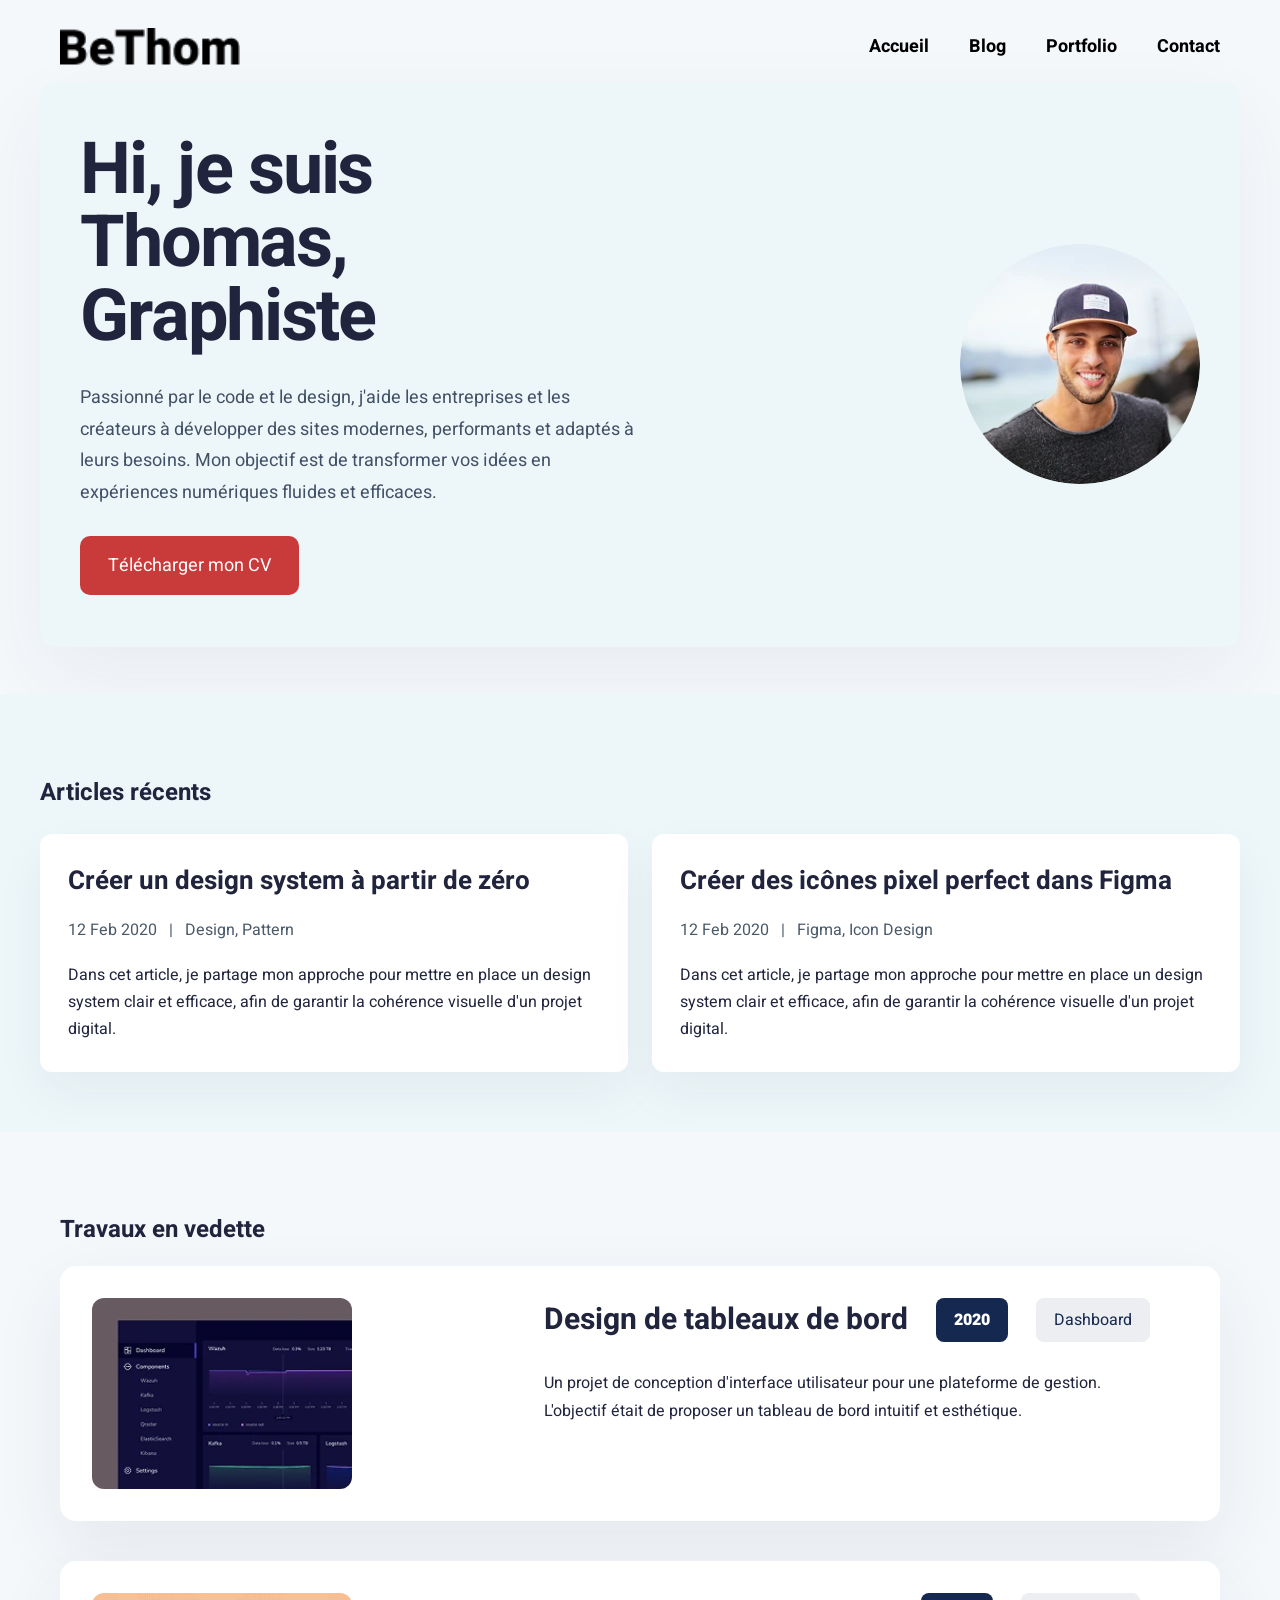
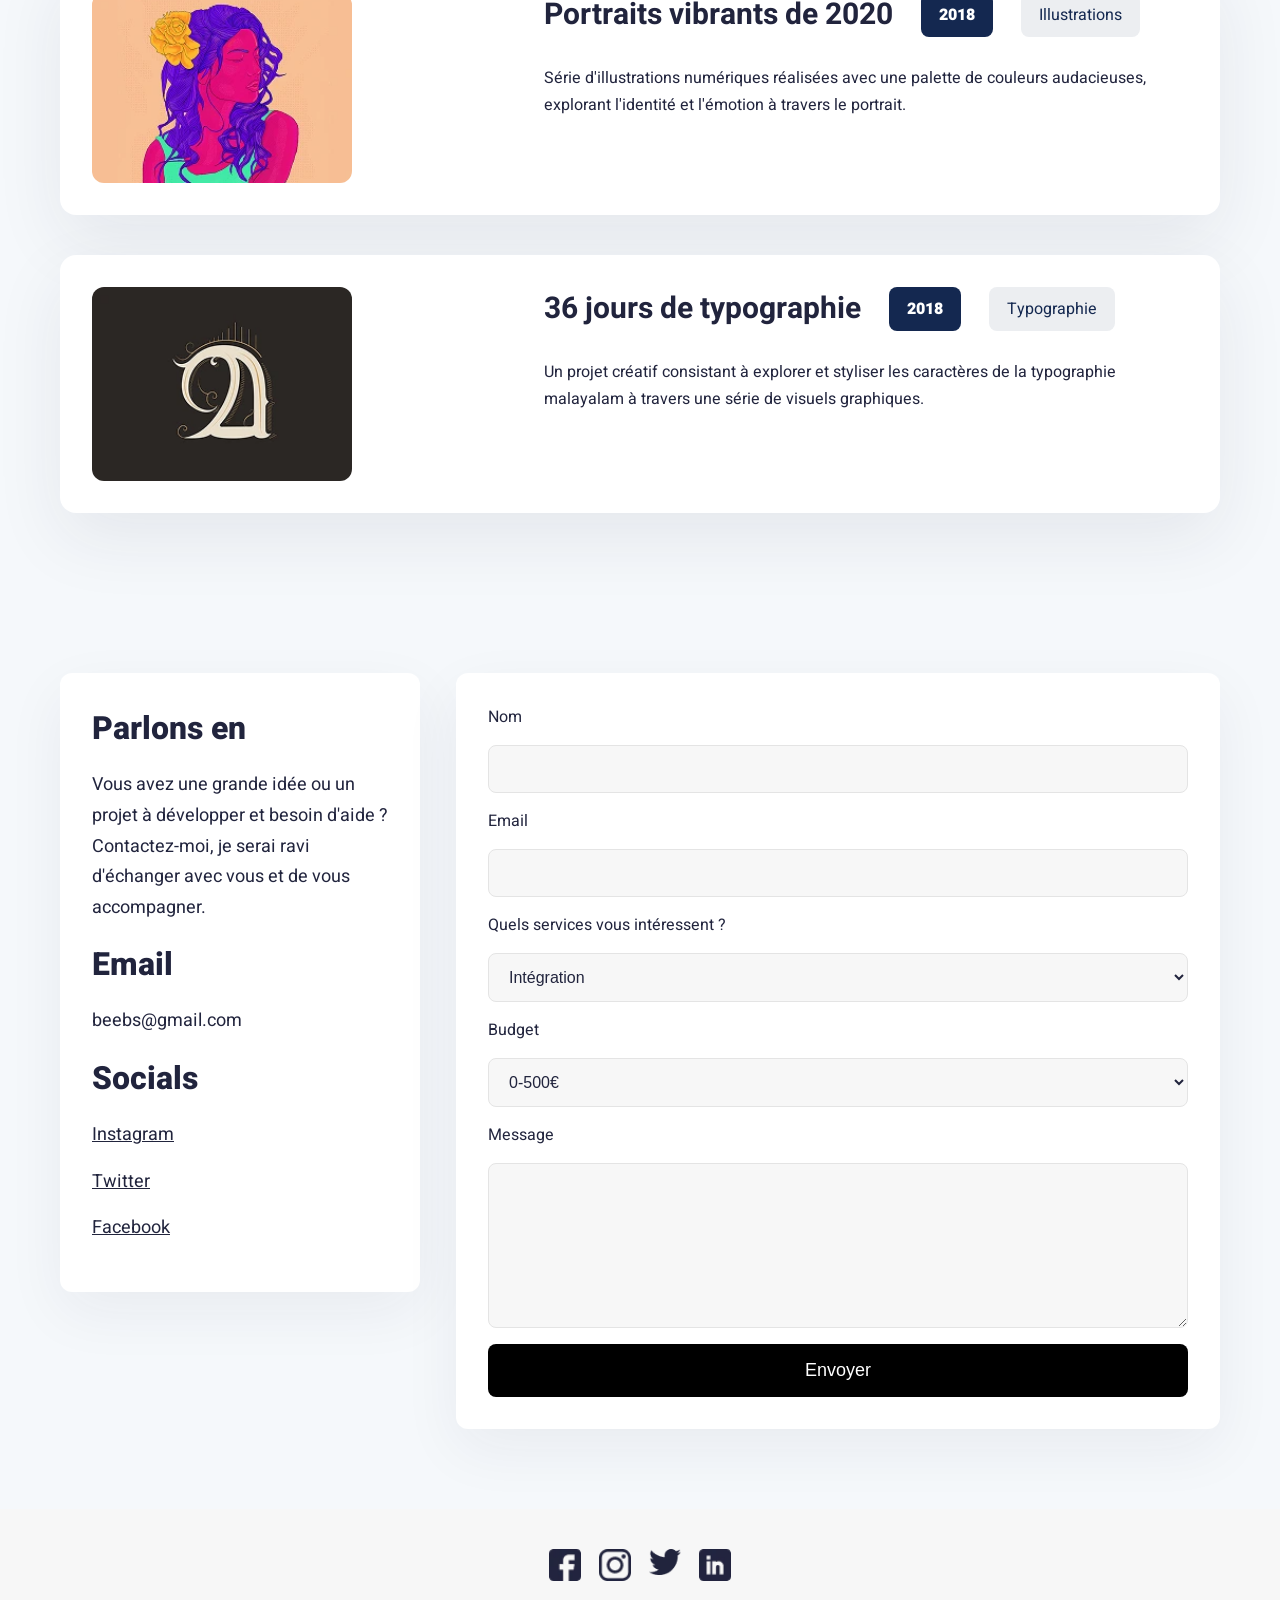
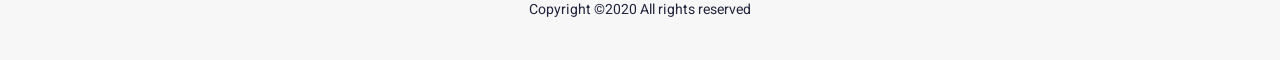
==== commit d46c776d: "Correction du chargement du CSS Le site GitHub Pages ne trouvait pas la feuille de style car le chem" ====
--- a/index.html
+++ b/index.html
@@ -1,11 +1,11 @@
-<!DOCTYPE html>
+﻿<!DOCTYPE html>
 <html lang="fr">
 <head>
     <meta charset="UTF-8"/>
     <meta name="viewport" content="width=device-width, initial-scale=1.0"/>
     <title>Portfolio de Thomas</title>
     <base href="./">
-    <link rel="stylesheet" href="styles/style.min.css"/>
+    <link rel="stylesheet" href="style.min.css"/>
     <link rel="preconnect" href="https://fonts.googleapis.com">
     <link rel="preconnect" href="https://fonts.gstatic.com" crossorigin>
     <link rel="stylesheet" href="https://fonts.googleapis.com/css2?family=Heebo:wght@100..900&display=swap">
--- a/style.min.css
+++ b/style.min.css
@@ -0,0 +1 @@
+*{box-sizing:border-box}body{margin:0;font-family:"Heebo",sans-serif;color:#21243D;background-color:#F5F8FB}img{display:block;max-width:100%}a{color:inherit}button{border:none;background:none;padding:0;cursor:pointer}#menu-button img{display:block;width:24px;height:auto}html{scroll-behavior:smooth}nav{width:100%;max-width:1200px;margin:0 auto;padding:28px 20px 16px;display:flex;justify-content:space-between;align-items:center}.brand-logo{display:inline-flex;align-items:center;width:180px}.brand-logo img{width:100%;height:auto}#nav-links{display:flex;justify-content:flex-end;align-items:center;gap:40px;flex-wrap:wrap}.nav-link{color:#000000;text-decoration:none;font-weight:700;font-size:18px}#menu-button{display:none;background:transparent;align-items:center;justify-content:center}header{width:100%;max-width:1200px;margin:0 auto 48px;padding:52px 40px;display:flex;align-items:center;justify-content:space-between;gap:40px;background-color:#EDF7FA;border-radius:16px;box-shadow:0 30px 80px rgba(33,36,61,0.06);min-height:540px}#header-content{max-width:560px;display:flex;flex-direction:column;gap:28px;align-items:flex-start;text-align:left}.header-logo{display:inline-block;width:180px;height:auto}#header-content h1{margin-top:0}h1{font-weight:700;font-size:clamp(44px,6vw,72px);line-height:1.02;margin:0;letter-spacing:-0.03em}#subtitle{margin:0;font-size:18px;line-height:1.75;max-width:600px;color:#425066}#button-cv{display:inline-flex;align-items:center;justify-content:center;background-color:#C93B3B;color:#FFFFFF;text-decoration:none;font-size:18px;padding:16px 28px;border-radius:10px;transition:transform 180ms ease,box-shadow 180ms ease}#button-cv:hover{transform:translateY(-1px);box-shadow:0 16px 30px rgba(255,100,100,0.18)}.hero-image{flex:0 0 auto;width:auto;max-width:240px}.hero-image img{border-radius:50%;width:100%;max-width:240px;height:auto}#blog{background-color:#EDF7FA;padding:60px 20px}#blog h2{width:100%;max-width:1200px;margin-left:auto;margin-right:auto}#blog-content,#articles,#projets,#contact{width:100%;max-width:1200px;margin:0 auto}#articles{display:grid;grid-template-columns:repeat(2,minmax(260px,1fr));gap:24px;margin-top:24px}.article-blog{background:#FFFFFF;border-radius:12px;padding:28px;width:100%;min-width:0;box-shadow:0 20px 50px rgba(33,36,61,0.05)}.article-title{font-size:26px;margin:0 0 18px 0}.date-category{display:flex;flex-wrap:wrap;gap:12px;color:#4A5A69;margin:0 0 20px 0;font-size:16px}.article-description{font-size:16px;line-height:1.7;margin:0}#projets{padding:60px 20px}.projet{display:grid;grid-template-columns:minmax(260px,420px) 1fr;gap:32px;align-items:start;margin-bottom:40px;background-color:#FFFFFF;padding:32px;border-radius:16px;box-shadow:0 25px 70px rgba(33,36,61,0.08)}.projet > div:first-child{width:auto;max-width:260px}.projet-image{width:100%;max-width:260px;border-radius:12px}.date-type{display:flex;align-items:center;gap:28px;flex-wrap:wrap;margin-bottom:16px}.projet-title{font-weight:700;font-size:30px;margin:0}.projet-date{background-color:#142850;color:#FFFFFF;border-radius:8px;padding:10px 18px;font-weight:900;font-size:16px}.projet-type{color:#142850;font-size:16px;background-color:rgba(20,40,80,0.08);border-radius:8px;padding:10px 18px}.projet-description{font-size:16px;line-height:1.7;margin:0;max-width:620px}#contact{padding:60px 20px 80px}.contact-formulaire{display:grid;grid-template-columns:minmax(260px,360px) 1fr;gap:36px;align-items:start}#coordonnees{flex:none;min-width:0;padding:32px;border-radius:12px;background-color:#FFFFFF;box-shadow:0 20px 60px rgba(33,36,61,0.06)}.contact-title{font-weight:800;font-size:32px;margin:0 0 18px 0}#contact-intro,#contact-email,.social-links{font-size:18px;line-height:1.7;margin:0 0 18px 0}#icons-socials{display:flex;gap:18px;flex-wrap:wrap}#icons-socials img{width:32px;height:auto}form{display:flex;flex-direction:column;gap:16px;min-width:0;padding:32px;border-radius:12px;background-color:#FFFFFF;box-shadow:0 20px 60px rgba(33,36,61,0.06)}form label{font-size:16px}form input,form select,form textarea{width:100%;background-color:#F7F7F7;border:1px solid #E4E4E4;border-radius:8px;padding:14px 16px;font-size:16px;color:#21243D}form textarea{min-height:165px;resize:vertical}form button{width:100%;background-color:#000000;color:#FFFFFF;border-radius:8px;padding:16px;font-size:18px}.site-footer{width:100%;padding:40px 20px;background:#F7F7F7}.footer{width:100%;max-width:1200px;margin:0 auto;display:flex;flex-direction:column;align-items:center;gap:18px;text-align:center}#copyright{margin:0;color:#21243D;font-size:14px}@media (max-width:700px){nav{justify-content:space-between;padding:24px 20px 12px}#nav-links{justify-content:flex-end;gap:0}.nav-link{display:none}#menu-button{display:inline-flex;align-items:center;justify-content:center;width:44px;height:44px;padding:10px;flex-shrink:0}#nav-links.open{position:absolute;top:78px;left:20px;right:20px;flex-direction:column;align-items:center;gap:18px;background-color:#F5F8FB;border-radius:10px;padding:20px;box-shadow:0 20px 50px rgba(33,36,61,0.12);z-index:20}#nav-links.open .nav-link{display:block}.projet,.contact-formulaire,#articles{display:flex;flex-direction:column;align-items:stretch;gap:20px}header{display:flex;flex-direction:column-reverse;align-items:center;padding:24px 20px 48px;gap:24px;min-height:0}#header-content{align-items:center;text-align:center;max-width:100%}.hero-image{max-width:140px;margin:0 auto}.header-logo{margin:0 auto}#button-cv{width:100%;text-align:center}.article-blog{width:100%}.projet > div:first-child{width:100%;max-width:100%}.projet-image{max-width:100%}.date-type{flex-direction:column;align-items:flex-start;gap:12px}#contact{padding:40px 20px 60px}#coordonnees,form{width:100%}}
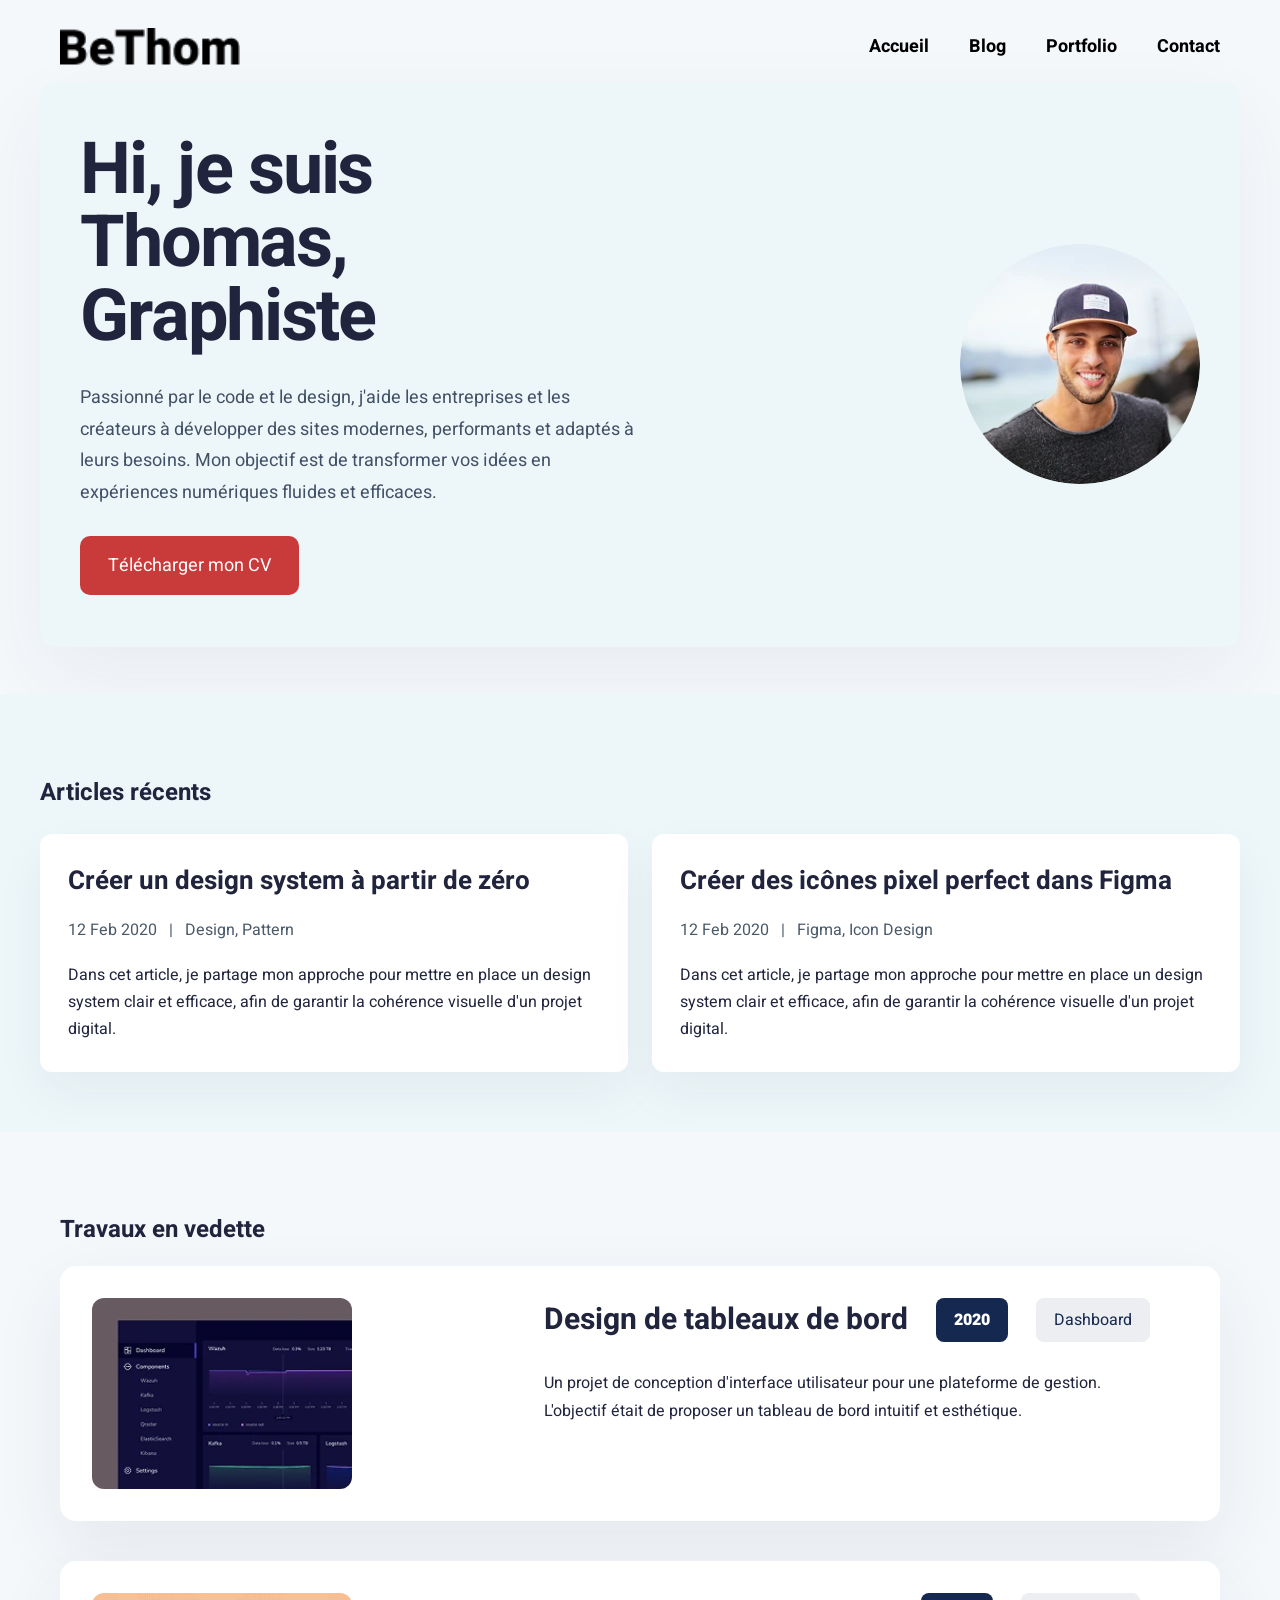
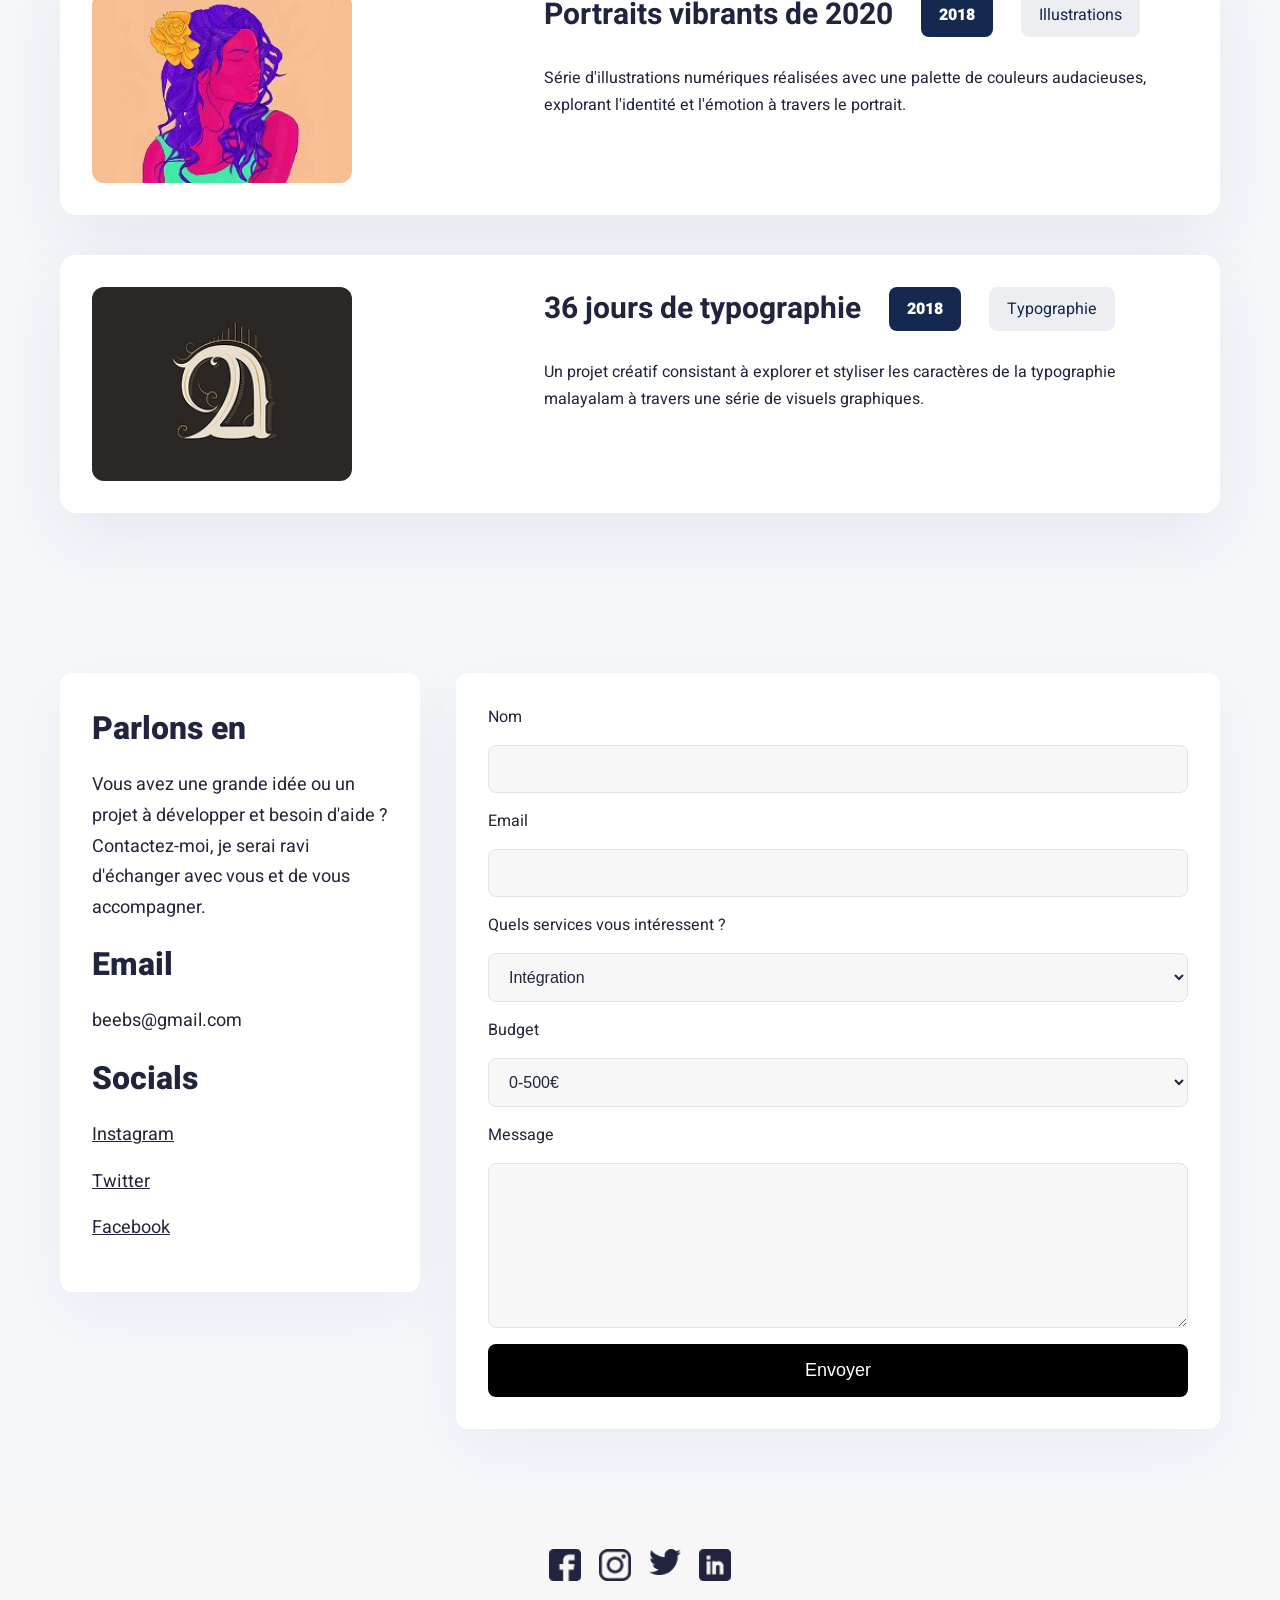
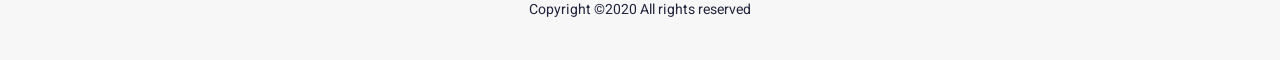
==== commit 2c66c2f2: "Update index.html" ====
--- a/index.html
+++ b/index.html
@@ -1,4 +1,4 @@
-﻿<!DOCTYPE html>
+<!DOCTYPE html>
 <html lang="fr">
 <head>
     <meta charset="UTF-8"/>
@@ -14,9 +14,9 @@
 
 <nav>
     <picture class="brand-logo">
-        <source srcset="image/logo.webp" type="image/webp" />
-                <source srcset="image/logo.png" type="image/png" />
-        <img src="image/logo.png" alt="Logo de Thomas"  onerror="if(this.dataset.webpFallback!=='true'){this.dataset.webpFallback='true';this.src=this.getAttribute('src');}">
+        <source srcset="logo.webp" type="image/webp" />
+                <source srcset="logo.png" type="image/png" />
+        <img src="logo.png" alt="Logo de Thomas"  onerror="if(this.dataset.webpFallback!=='true'){this.dataset.webpFallback='true';this.src=this.getAttribute('src');}">
     </picture>
     <div id="nav-links">
         <a class="nav-link" href="index.html">Accueil</a>
@@ -41,9 +41,9 @@
     </div>
     <div class="hero-image">
         <picture>
-            <source srcset="image/photo.webp" type="image/webp" />
-                <source srcset="image/photo.png" type="image/png" />
-            <img src="image/photo.png" alt="Photo de Thomas"  onerror="if(this.dataset.webpFallback!=='true'){this.dataset.webpFallback='true';this.src=this.getAttribute('src');}">
+            <source srcset="photo.webp" type="image/webp" />
+                <source srcset="photo.png" type="image/png" />
+            <img src="photo.png" alt="Photo de Thomas"  onerror="if(this.dataset.webpFallback!=='true'){this.dataset.webpFallback='true';this.src=this.getAttribute('src');}">
         </picture>
     </div>
 </header>
@@ -79,9 +79,9 @@
         <div class="projet">
             <div>
                 <picture>
-                    <source srcset="image/projet1.webp" type="image/webp"/>
-                <source srcset="image/projet1.png" type="image/png" />
-                    <img src="image/projet1.png" alt="Design de tableaux de bord" class="projet-image" onerror="if(this.dataset.webpFallback!=='true'){this.dataset.webpFallback='true';this.src=this.getAttribute('src');}">
+                    <source srcset="projet1.webp" type="image/webp"/>
+                <source srcset="projet1.png" type="image/png" />
+                    <img src="projet1.png" alt="Design de tableaux de bord" class="projet-image" onerror="if(this.dataset.webpFallback!=='true'){this.dataset.webpFallback='true';this.src=this.getAttribute('src');}">
                 </picture>
             </div>
             <div class="date-type">
@@ -94,9 +94,9 @@
         <div class="projet">
             <div>
                 <picture>
-                    <source srcset="image/projet2.webp" type="image/webp"/>
-                <source srcset="image/projet2.png" type="image/png" />
-                    <img src="image/projet2.png" alt="Portraits vibrants de 2020" class="projet-image" onerror="if(this.dataset.webpFallback!=='true'){this.dataset.webpFallback='true';this.src=this.getAttribute('src');}">
+                    <source srcset="projet2.webp" type="image/webp"/>
+                <source srcset="projet2.png" type="image/png" />
+                    <img src="projet2.png" alt="Portraits vibrants de 2020" class="projet-image" onerror="if(this.dataset.webpFallback!=='true'){this.dataset.webpFallback='true';this.src=this.getAttribute('src');}">
                 </picture>
             </div>
             <div class="date-type">
@@ -109,9 +109,9 @@
         <div class="projet">
             <div>
                 <picture>
-                    <source srcset="image/projet3.webp" type="image/webp"/>
-                <source srcset="image/projet3.png" type="image/png" />
-                    <img src="image/projet3.png" alt="36 jours de typographie" class="projet-image" onerror="if(this.dataset.webpFallback!=='true'){this.dataset.webpFallback='true';this.src=this.getAttribute('src');}">
+                    <source srcset="projet3.webp" type="image/webp"/>
+                <source srcset="projet3.png" type="image/png" />
+                    <img src="projet3.png" alt="36 jours de typographie" class="projet-image" onerror="if(this.dataset.webpFallback!=='true'){this.dataset.webpFallback='true';this.src=this.getAttribute('src');}">
                 </picture>
             </div>
             <div class="date-type">
@@ -165,30 +165,26 @@
         <div id="icons-socials">
             <a href="#" target="_blank" rel="noreferrer">
                 <picture>
-                    <source srcset="image/fb.webp" type="image/webp" />
-                <source srcset="image/fb.png" type="image/png" />
-                    <img src="image/fb.png" alt="Facebook"  onerror="if(this.dataset.webpFallback!=='true'){this.dataset.webpFallback='true';this.src=this.getAttribute('src');}">
-                </picture>
-            </a>
-            <a href="#" target="_blank" rel="noreferrer">
-                <picture>
-                    <source srcset="image/instagram.webp" type="image/webp" />
-                <source srcset="image/instagram.png" type="image/png" />
-                    <img src="image/instagram.png" alt="Instagram"  onerror="if(this.dataset.webpFallback!=='true'){this.dataset.webpFallback='true';this.src=this.getAttribute('src');}">
-                </picture>
-            </a>
-            <a href="#" target="_blank" rel="noreferrer">
-                  <picture>
-  <source srcset="image/twitter.webp" type="image/webp" />
-                <source srcset="image/twitter.png" type="image/png" />
-                <img src="image/twitter.png" alt="Twitter"  onerror="if(this.dataset.webpFallback!=='true'){this.dataset.webpFallback='true';this.src=this.getAttribute('src');}">
-                </picture>
-            </a>
-            <a href="#" target="_blank" rel="noreferrer">
-                <picture>
-                    <source srcset="image/linkedin.webp" type="image/webp" />
-                <source srcset="image/linkedin.png" type="image/png" />
-                    <img src="image/linkedin.png" alt="LinkedIn"  onerror="if(this.dataset.webpFallback!=='true'){this.dataset.webpFallback='true';this.src=this.getAttribute('src');}">
+                    <source srcset="fb.webp" type="image/webp" />
+                <source srcset="fb.png" type="image/png" />
+                    <img src="fb.png" alt="Facebook"  onerror="if(this.dataset.webpFallback!=='true'){this.dataset.webpFallback='true';this.src=this.getAttribute('src');}">
+                </picture>
+            </a>
+            <a href="#" target="_blank" rel="noreferrer">
+                <picture>
+                    <source srcset="instagram.webp" type="image/webp" />
+                <source srcset="instagram.png" type="image/png" />
+                    <img src="instagram.png" alt="Instagram"  onerror="if(this.dataset.webpFallback!=='true'){this.dataset.webpFallback='true';this.src=this.getAttribute('src');}">
+                </picture>
+            </a>
+            <a href="#" target="_blank" rel="noreferrer">
+                <img src="twitter.png" alt="Twitter"  onerror="if(this.dataset.webpFallback!=='true'){this.dataset.webpFallback='true';this.src=this.getAttribute('src');}">
+            </a>
+            <a href="#" target="_blank" rel="noreferrer">
+                <picture>
+                    <source srcset="linkedin.webp" type="image/webp" />
+                <source srcset="linkedin.png" type="image/png" />
+                    <img src="linkedin.png" alt="LinkedIn"  onerror="if(this.dataset.webpFallback!=='true'){this.dataset.webpFallback='true';this.src=this.getAttribute('src');}">
                 </picture>
             </a>
         </div>
